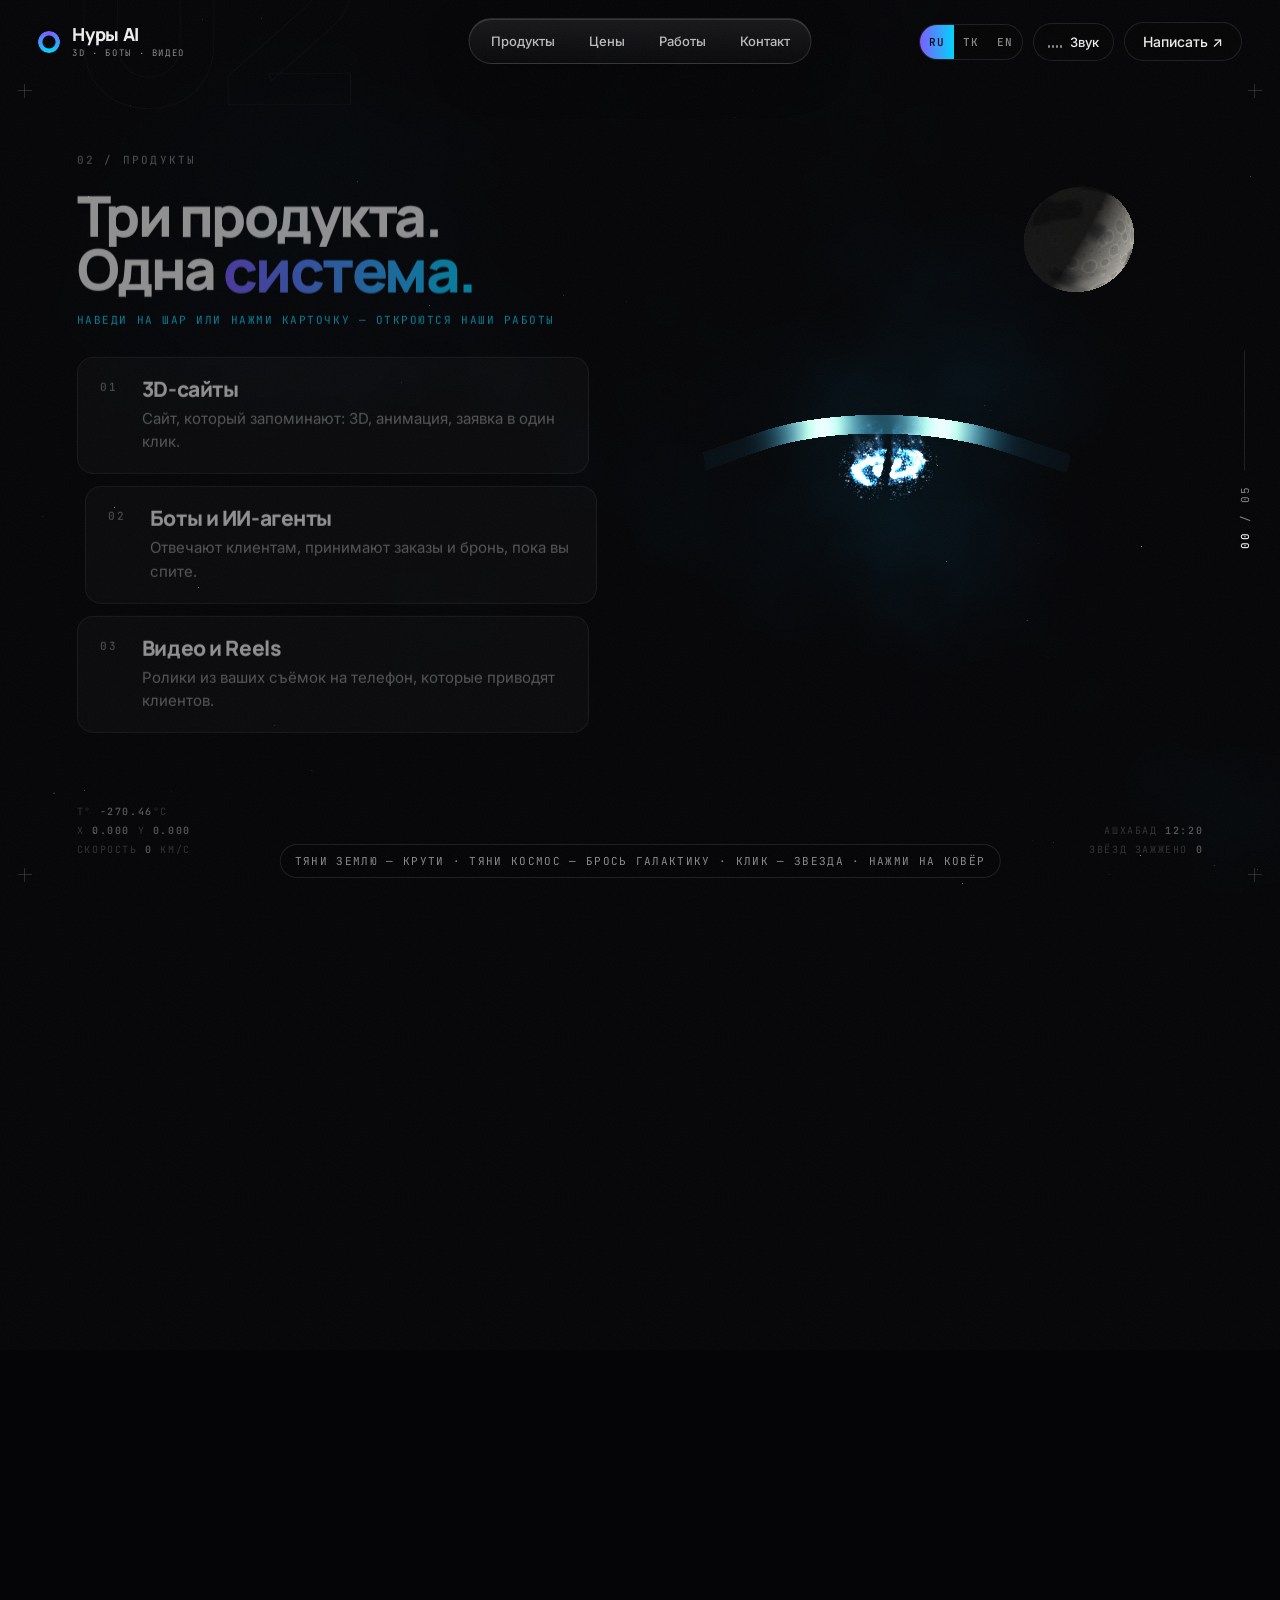
==== кейсы/нуры-ai/index.html @ 7930842f "Портфолио Нуры + сайт «Нуры AI»" ====
<!doctype html>
<html lang="ru" class="boot">
<head>
  <meta charset="utf-8" />
  <meta name="viewport" content="width=device-width, initial-scale=1" />
  <title>Нуры AI — 3D-сайты, боты, ИИ-агенты и видео для бизнеса</title>
  <meta name="description" content="Нуры AI: 3D-сайты, Telegram-боты, ИИ-агенты и видео для бизнеса под ключ. Бизнес онлайн, который работает за тебя." />
  <meta name="theme-color" content="#050507" />
  <meta property="og:title" content="Нуры AI — бизнес онлайн, который работает за тебя" />
  <meta property="og:description" content="3D-сайты, Telegram-боты, ИИ-агенты и видео для бизнеса — под ключ." />
  <meta property="og:type" content="website" />
  <meta property="og:image" content="og.jpg" />
  <meta property="og:image:width" content="1200" />
  <meta property="og:image:height" content="630" />
  <meta property="og:locale" content="ru_RU" />
  <meta name="twitter:card" content="summary_large_image" />
  <meta name="twitter:image" content="og.jpg" />
  <link rel="icon" href="data:image/svg+xml,%3Csvg xmlns='http://www.w3.org/2000/svg' viewBox='0 0 64 64'%3E%3Cdefs%3E%3ClinearGradient id='g' x1='0' x2='1'%3E%3Cstop offset='0' stop-color='%237C5CFF'/%3E%3Cstop offset='1' stop-color='%2300D4FF'/%3E%3C/linearGradient%3E%3C/defs%3E%3Crect width='64' height='64' rx='14' fill='%23050507'/%3E%3Ccircle cx='32' cy='32' r='14' fill='none' stroke='url(%23g)' stroke-width='5'/%3E%3C/svg%3E" />
  <link rel="preconnect" href="https://fonts.googleapis.com" />
  <link rel="preconnect" href="https://fonts.gstatic.com" crossorigin />
  <link href="https://fonts.googleapis.com/css2?family=Space+Grotesk:wght@700&family=Manrope:wght@600;800&family=Inter:wght@400;500&family=JetBrains+Mono:wght@400;500&display=swap" rel="stylesheet" media="print" onload="this.media='all'" />
  <script type="module" crossorigin src="./assets/index-DvN67uTt.js"></script>
  <link rel="stylesheet" crossorigin href="./assets/index-Dq2RyDUj.css">
</head>
<body>
  <canvas id="gl" aria-hidden="true"></canvas>
  <div class="grain" aria-hidden="true"></div>

  <div id="preloader" aria-hidden="true">
    <span class="pl-label">НУРЫ AI</span>
    <span class="pl-num"><b id="pl-count">0</b>%</span>
    <span class="pl-carpet"><i id="pl-bar"></i><b class="pl-roll"></b></span>
  </div>

  <header class="top">
    <a class="logo" href="#" aria-label="Нуры AI — наверх"><i></i><span>Нуры&nbsp;AI<small>3D · боты · видео</small></span></a>
    <nav class="menu" aria-label="Меню"><span class="m-pill" aria-hidden="true"></span>
      <button type="button" data-go="products">Продукты</button><button type="button" data-go="prices">Цены</button><button type="button" data-go="works">Работы</button><button type="button" data-go="contact">Контакт</button>
    </nav>
    <div class="top-r">
      <button class="snd" type="button" aria-pressed="false" aria-label="Включить космический звук"><span class="bars"><i></i><i></i><i></i><i></i></span><span class="snd-t">Звук</span></button>
      <a class="btn-sm" data-magnetic href="https://t.me/reix1" target="_blank" rel="noopener">Написать ↗</a>
    </div>
  </header>

  <div class="node-tip" aria-hidden="true"><b></b><span>нажми — покажу примеры</span></div>
  <div class="hint" aria-hidden="true"><span class="h-pc">Тяни Землю — крути · Тяни космос — брось галактику · Клик — звезда · Нажми на ковёр</span><span class="h-mob">Коснись — зажги звезду · Нажми на ковёр · Наклони телефон</span></div>

  <!-- HUD «кабина корабля» -->
  <div class="hud" aria-hidden="true">
    <i class="cr tl"></i><i class="cr tr"></i><i class="cr bl"></i><i class="cr br"></i>
    <div class="hud-l"><span>T° <b id="hud-t">−270.45</b>°C</span><span>X <b id="hud-x">0.000</b> Y <b id="hud-y">0.000</b></span><span>СКОРОСТЬ <b id="hud-v">0</b> КМ/С</span></div>
    <div class="hud-r"><span>АШХАБАД <b id="hud-time">00:00</b></span><span>ЗВЁЗД ЗАЖЖЕНО <b id="hud-stars">0</b></span></div>
  </div>
  <button class="city" type="button" aria-label="Ашхабад"><i></i><span>Ашхабад</span><small>отсюда я работаю</small></button>
  <!-- мозг: подписи половинок и мостик -->
  <div class="hemi hemi-l" aria-hidden="true"><b>Сайт + видео</b><span>привлекают клиентов</span></div>
  <div class="hemi hemi-r" aria-hidden="true"><b>Бот + ИИ-агент</b><span>отвечают и продают</span></div>
  <button class="bridge-tip" type="button" aria-label="Соединить половинки мозга"><i></i><span>Соедини</span></button>
  <div class="merged" aria-hidden="true"><b>Одна система</b><span>заявки 24/7 · без выходных</span></div>
  <div class="guide" aria-hidden="true"></div>
  <div class="thanks" aria-live="polite"></div>
  <div class="hello" aria-hidden="true">Ассалам алейкум! 👋<small>Я Нуры. Полетели?</small></div>
  <div class="snd-toast" role="dialog" aria-label="Звук космоса"><span>Включить звук космоса?</span><button type="button" data-yes>Да ▶</button><button type="button" data-no>Нет</button></div>

  <nav class="progress" aria-hidden="true">
    <span class="pr-line"><i id="pr-fill"></i></span>
    <span class="pr-num"><b id="pr-cur">00</b> / 05</span>
  </nav>

  <main id="scroll">
    <div class="overlay">

      <section class="scene-text s0" data-scene="0">
        <span class="label">00 / HERO</span>
        <h1 class="split">Бизнес онлайн, который работает за <em class="grad">тебя</em></h1>
        <p class="lead fade">3D-сайты, Telegram-боты, ИИ-агенты и видео для бизнеса — под ключ. Клиенты находят вас сами, а заявки приходят, пока вы заняты делом.</p>
      </section>

      <section class="scene-text s1" data-scene="1">
        <span class="label">01 / ЯДРО</span>
        <h2 class="split">Не просто сайт. Цифровой мозг вашего <em class="grad">бизнеса.</em></h2>
        <p class="lead fade">Сайт привлекает, бот отвечает, ИИ-агент продаёт, видео приводит людей. Всё связано в одну систему и работает без выходных.</p>
      </section>

      <section class="scene-text s2" data-scene="2">
        <span class="label">02 / ПРОДУКТЫ</span>
        <h2 class="split h-sm">Три продукта. Одна <em class="grad">система.</em></h2>
        <p class="tap-hint fade"><span class="h-pc">Наведи на шар или нажми карточку — откроются наши работы</span><span class="h-mob">Нажми карточку — откроются наши работы</span></p>
        <div class="cards">
          <article class="card fade" data-node="0">
            <span class="c-num">01</span>
            <h3>3D-сайты</h3>
            <p>Сайт, который запоминают: 3D, анимация, заявка в один клик.</p>
          </article>
          <article class="card fade" data-node="1">
            <span class="c-num">02</span>
            <h3>Боты и ИИ-агенты</h3>
            <p>Отвечают клиентам, принимают заказы и бронь, пока вы спите.</p>
          </article>
          <article class="card fade" data-node="2">
            <span class="c-num">03</span>
            <h3>Видео и Reels</h3>
            <p>Ролики из ваших съёмок на телефон, которые приводят клиентов.</p>
          </article>
        </div>

        <div class="ex" data-lenis-prevent>
          <button class="ex-back" type="button">← Все продукты</button>

          <div class="ex-pane" data-pane="0">
            <h3>3D-сайты · наши работы</h3>
            <div class="ex-sites">
              <div class="ex-site"><img src="media/toy-pc.webp" alt="Сайт «Ak Çadyr» — шатры для тоя" loading="lazy" width="1440" height="900"><b>«Ak Çadyr» — шатры для тоя</b><small>3D-двор Ашхабада, осмотр изнутри, цена по гостям</small><a class="ex-go" data-case="../той/" target="_blank" rel="noopener">Открыть ↗</a></div>
              <div class="ex-site"><img src="media/dem-pc.webp" alt="Сайт кофейни «Dem»" loading="lazy" width="1440" height="900"><b>Кофейня «Dem»</b><small>латте-арт с именем, карта зала, бронь</small><a class="ex-go" data-case="../кофейня-dem/" target="_blank" rel="noopener">Открыть ↗</a></div>
              <div class="ex-site"><img src="media/bahar-pc.webp" alt="Сайт журналиста Бахар" loading="lazy" width="1440" height="900"><b>Сайт журналиста Бахар</b><small>3D-звезда, хроника, 3 языка</small><a class="ex-go" data-case="../../#works" target="_blank" rel="noopener">Открыть ↗</a></div>
            </div>
            <p class="ex-note">И этот сайт тоже — 20 000 частиц, которые можно потрогать.</p>
          </div>

          <div class="ex-pane" data-pane="1">
            <h3>Наш демо-бот · нажимайте кнопки</h3>
            <div class="chat">
              <div class="chat-h"><i></i><div><b>Nury Demo Bot</b><small>бот · онлайн</small></div></div>
              <div class="chat-b"></div>
            </div>
            <p class="ex-note">Настоящий бот: кафе, салон, курсы · русский и туркменский · каждая заявка сразу владельцу · 47 автотестов.</p>
          </div>

          <div class="ex-pane" data-pane="2">
            <h3>Видео и Reels · наши ролики</h3>
            <div class="ex-vids">
              <figure class="v916"><video muted loop playsinline preload="none" poster="media/poster-reel-rain.jpg" src="media/reel-rain.mp4"></video><figcaption>Ашхабад после дождя<small>атмосфера для кафе и города</small></figcaption></figure>
              <figure class="v916"><video muted loop playsinline preload="none" poster="media/poster-reel-perfume.jpg" src="media/reel-perfume.mp4"></video><figcaption>Реклама товара<small>товар крупно, цена — в директ</small></figcaption></figure>
              <figure class="v169"><video muted loop playsinline preload="none" poster="media/poster-ahalteke-ru.jpg" src="media/t-ahalteke.mp4"></video><figcaption>Ахалтекинцы — 2D-мультик</figcaption></figure>
              <figure class="v169"><video muted loop playsinline preload="none" poster="media/poster-korea.jpg" src="media/t-korea.mp4"></video><figcaption>История Кореи — видео-доклад</figcaption></figure>
            </div>
            <p class="ex-note">Нажмите на ролик — включится звук.</p>
          </div>
        </div>
      </section>

      <section class="scene-text s3" data-scene="3">
        <span class="label">03 / ЦИФРЫ</span>
        <div class="nums">
          <div class="num fade"><b><span data-count="4">4</span></b><small>услуги под ключ</small></div>
          <div class="num fade"><b><span data-count="24">24</span>/7</b><small>бот на связи с клиентами</small></div>
          <div class="num fade"><b><i>от</i> <span data-count="48">48</span> ч</b><small>до запуска первого продукта</small></div>
        </div>
        <div class="feed fade" aria-label="Пример потока заявок"><span class="f-h"><i></i><b>Живой поток заявок</b><em>пример</em></span><ul></ul></div>
        <div class="chart fade" aria-hidden="true"><span class="f-h"><b>Заявки за месяц</b><em>пример</em></span>
          <svg viewBox="0 0 300 110" preserveAspectRatio="none"><defs><linearGradient id="cg" x1="0" x2="0" y1="0" y2="1"><stop offset="0" stop-color="#00D4FF" stop-opacity=".45"/><stop offset="1" stop-color="#7C5CFF" stop-opacity="0"/></linearGradient></defs>
          <path class="c-area" fill="url(#cg)"/><path class="c-line" fill="none" stroke="#00D4FF" stroke-width="2"/></svg>
          <span class="c-total"><b>+0</b> <small>заявок</small></span></div>
      </section>

      <section class="scene-text s4" data-scene="4">
        <span class="label">04 / ПОД КАПОТОМ</span>
        <h2 class="split h-sm">Пара строк кода — и ваш бизнес в <em class="grad">сети.</em></h2>
        <div class="s4-row">        <div class="term fade" role="img" aria-label="Терминал: запуск бизнеса онлайн">
            <div class="term-bar"><i></i><i></i><i></i><span>nury-ai — zsh</span></div>
            <pre id="term-code"></pre>
          </div>
          <div class="phone fade" aria-label="Телефон: так выглядит результат">
            <div class="ph-notch"></div>
            <div class="ph-screen" data-step="0">
              <div class="ph-load">nury-ai…</div>
              <div class="ph-app">
                <div class="ph-top"><b>Dem</b><span>☕ кофейня</span></div>
                <div class="ph-hero"><b>Кофе, который ждёт тебя</b><small>Ашхабад · 08:00–23:00</small></div>
                <div class="ph-btns"><span>Меню</span><span>Бронь</span></div>
                <div class="ph-chat"><p class="b">Здравствуйте! Чем помочь? ☕</p><p class="u">Столик на 4, 19:00</p><p class="b ai">ИИ: Забронировал ✅ Ждём вас!</p></div>
              </div>
              <div class="ph-toast">🔔 <b>Новая заявка</b><small>столик на 4 · 19:00</small></div>
            </div>
          </div>
        </div>
      </section>

      <section class="scene-text s5" data-scene="5">
        <span class="label">05 / START</span>
        <h2 class="split">Запусти свой бизнес онлайн под <em class="grad">ключ</em></h2>
        <p class="constel fade" hidden></p>
        <a class="btn fade" data-magnetic href="https://t.me/reix1" target="_blank" rel="noopener"><span>Написать в Telegram</span> ↗</a>
      </section>

    </div>
  </main>

  <div class="cursor" aria-hidden="true"><i class="c-dot"></i><i class="c-ring"></i></div>

  <noscript><p style="padding:2rem;color:#ededed">Включите JavaScript, чтобы увидеть сайт. Связаться: <a href="https://t.me/reix1">t.me/reix1</a></p></noscript>
</body>
</html>
---- кейсы/нуры-ai/assets/index-Dq2RyDUj.css ----
:root{--bg:#050507;--text:#ededed;--muted:#8a8a8a;--a1:#7c5cff;--a2:#00d4ff;--grad:linear-gradient(90deg,var(--a1),var(--a2));--glass:#ffffff0b;--line:#ffffff1a;--h:"Manrope",system-ui,sans-serif;--latin:"Space Grotesk","Manrope",sans-serif;--t:"Inter",system-ui,sans-serif;--m:"JetBrains Mono",ui-monospace,monospace;--ease:cubic-bezier(.16,1,.3,1)}*{box-sizing:border-box;margin:0;padding:0}html{background:var(--bg);color:var(--text);-webkit-text-size-adjust:100%}html.lenis,html.lenis body{height:auto}.lenis.lenis-smooth{scroll-behavior:auto!important}body{font:400 17px/1.55 var(--t);background:var(--bg);overflow-x:hidden}a{color:inherit}#gl{z-index:0;width:100vw;height:100vh;display:block;position:fixed;inset:0}.grain{z-index:30;pointer-events:none;opacity:.04;background-image:url("data:image/svg+xml,%3Csvg xmlns='http://www.w3.org/2000/svg' width='160' height='160'%3E%3Cfilter id='n'%3E%3CfeTurbulence type='fractalNoise' baseFrequency='.9' numOctaves='2' stitchTiles='stitch'/%3E%3C/filter%3E%3Crect width='160' height='160' filter='url(%23n)'/%3E%3C/svg%3E");animation:1s steps(6,end) infinite grain;position:fixed;inset:-50%}@keyframes grain{0%{transform:translate(0)}20%{transform:translate(-3%,2%)}40%{transform:translate(2%,-3%)}60%{transform:translate(-2%,-1%)}80%{transform:translate(3%,3%)}to{transform:translate(0)}}.top{z-index:20;justify-content:space-between;align-items:center;padding:22px clamp(16px,3vw,44px);display:flex;position:fixed;top:0;left:0;right:0}.logo{font:800 18px var(--h);letter-spacing:-.02em;align-items:center;gap:10px;text-decoration:none;display:flex}.logo i{background:linear-gradient(var(--bg),var(--bg)) padding-box,var(--grad) border-box;border:3px solid #0000;border-radius:50%;width:18px;height:18px}.btn-sm{font:500 14px var(--t);border:1px solid var(--line);-webkit-backdrop-filter:blur(10px);background:#05050766;border-radius:99px;align-items:center;gap:6px;padding:10px 18px;text-decoration:none;transition:border-color .3s,background .3s;display:inline-flex}.btn-sm:hover{background:#ffffff0f;border-color:#ffffff59}.progress{z-index:20;font:400 11px var(--m);letter-spacing:.2em;color:var(--muted);flex-direction:column;align-items:center;gap:14px;display:flex;position:fixed;top:50%;right:clamp(14px,2.2vw,32px);transform:translateY(-50%)}.pr-line{background:var(--line);width:1px;height:120px;position:relative;overflow:hidden}.pr-line i{background:var(--grad);transform-origin:top;width:1px;height:100%;position:absolute;top:0;left:0;transform:scaleY(0)}.pr-num{writing-mode:vertical-rl;transform:rotate(180deg)}.pr-num b{color:var(--text);font-weight:500}#scroll{z-index:10;height:1000vh;position:relative}.overlay{pointer-events:none;position:fixed;inset:0}.scene-text{visibility:hidden;opacity:0;position:absolute}.scene-text.is-on{visibility:visible;opacity:1;pointer-events:auto}.label{font:400 11px var(--m);letter-spacing:.2em;color:var(--muted);text-transform:uppercase;margin-bottom:22px;display:block}h1,h2{font:800 clamp(48px,7.5vw,128px)/.95 var(--h);letter-spacing:-.045em;text-wrap:balance}h2.h-sm{font-size:clamp(36px,4.4vw,76px)}.grad{background:var(--grad);color:#0000;-webkit-background-clip:text;background-clip:text;font-style:normal}.split .w{vertical-align:top;margin-bottom:-.08em;padding-bottom:.08em;display:inline-block;overflow:hidden}.split .wi{will-change:transform;display:inline-block}.lead{max-width:34em;color:var(--muted);margin-top:26px;font-size:clamp(16px,1.15vw,19px)}.s0,.s1,.s2{flex-direction:column;justify-content:center;width:min(48vw,820px);display:flex;top:0;bottom:0;left:clamp(16px,6vw,96px)}.s2{width:min(40vw,600px)}.cards{flex-direction:column;gap:12px;margin-top:30px;display:flex}.card{background:var(--glass);border:1px solid var(--line);-webkit-backdrop-filter:blur(14px);transition:border-color .4s,background .4s,transform .5s var(--ease);cursor:default;border-radius:16px;padding:20px 22px 20px 64px;position:relative}.card .c-num{font:400 11px var(--m);letter-spacing:.2em;color:var(--muted);position:absolute;top:22px;left:22px}.card h3{font:800 21px/1.1 var(--h);letter-spacing:-.02em;margin-bottom:6px}.card p{color:var(--muted);font-size:15px}.card.is-active{background:#7c5cff17;border-color:#7c5cff99;transform:translate(8px)}.card.is-active .c-num{background:var(--grad);color:#0000;-webkit-background-clip:text;background-clip:text}.s3{inset:0}.s3 .label{position:absolute;top:18vh;left:clamp(16px,6vw,96px)}.nums{text-align:center;grid-template-columns:repeat(3,1fr);padding:0 clamp(16px,6vw,96px);display:grid;position:absolute;top:50%;left:0;right:0;transform:translateY(-50%)}.num b{font:800 clamp(56px,8vw,140px)/1 var(--h);letter-spacing:-.04em;display:block}.num b i{letter-spacing:-.01em;color:var(--muted);vertical-align:.9em;font-size:.4em;font-style:normal}.num small{font:400 11px var(--m);letter-spacing:.2em;color:var(--muted);text-transform:uppercase;margin-top:14px;display:block}.s4{text-align:center;flex-direction:column;align-items:center;padding:0 16px;display:flex;top:14vh;left:0;right:0}.term{text-align:left;border:1px solid var(--line);-webkit-backdrop-filter:blur(18px);background:#0e0e148c;border-radius:16px;width:min(60vw,900px);margin-top:36px;overflow:hidden;box-shadow:0 40px 120px #00000080}.term-bar{border-bottom:1px solid var(--line);font:400 11px var(--m);color:var(--muted);letter-spacing:.1em;align-items:center;gap:7px;padding:12px 16px;display:flex}.term-bar i{background:#2a2a33;border-radius:50%;width:10px;height:10px}.term-bar span{margin-left:10px}#term-code{min-height:15.5em;font:400 clamp(12px,1vw,15px)/1.75 var(--m);color:#cfd3dc;white-space:pre-wrap;word-break:break-word;padding:20px 22px 24px}.tk-k{color:#b69bff}.tk-s{color:#5fe3ff}.tk-f{color:#ffd479}.tk-c{color:#5d6170}.tk-p{color:#00d4ff}.tk-ok{color:#4ef0a8;font-weight:500}.caret{vertical-align:-.2em;background:var(--a2);width:.6em;height:1.15em;animation:1s step-end infinite blink;display:inline-block}@keyframes blink{50%{opacity:0}}.s5{text-align:center;flex-direction:column;align-items:center;padding:0 16px;display:flex;top:54vh;left:0;right:0}.s5 .label{display:none}.s5 h2{max-width:20em;font-size:clamp(34px,4.2vw,72px)}.btn{font:500 16px var(--t);color:#050507;background:var(--grad);border-radius:99px;align-items:center;gap:10px;margin-top:34px;padding:18px 30px;text-decoration:none;transition:box-shadow .3s;display:inline-flex;box-shadow:0 10px 50px #7c5cff59}.btn:hover{box-shadow:0 14px 70px #00d4ff73}.cursor{z-index:50;pointer-events:none;position:fixed;top:0;left:0}.c-dot,.c-ring{will-change:transform;border-radius:50%;position:fixed;top:0;left:0}.c-dot{background:#fff;width:6px;height:6px;margin:-3px 0 0 -3px}.c-ring{width:36px;height:36px;transition:width .3s var(--ease),height .3s var(--ease),margin .3s var(--ease),border-color .3s;border:1px solid #ffffff73;margin:-18px 0 0 -18px}.cursor.is-hover .c-ring{border-color:var(--a2);width:64px;height:64px;margin:-32px 0 0 -32px}@media (hover:none),(pointer:coarse){.cursor{display:none}}@media (hover:hover) and (pointer:fine){html.has-cursor,html.has-cursor a{cursor:none}}#preloader{z-index:60;background:var(--bg);flex-direction:column;justify-content:center;align-items:center;gap:18px;display:flex;position:fixed;inset:0}.pl-label{font:400 11px var(--m);letter-spacing:.3em;color:var(--muted)}.pl-num{font:800 clamp(64px,10vw,140px)/1 var(--h);letter-spacing:-.04em}.pl-bar{background:var(--line);width:min(240px,60vw);height:1px;overflow:hidden}.pl-bar i{background:var(--grad);transform-origin:0;height:100%;display:block;transform:scaleX(0)}@media (width<=820px),(aspect-ratio<=4/5){body{font-size:16px}.progress{display:none}.top{padding:16px}.s0,.s1,.s2{justify-content:flex-end;width:auto;inset:44vh 16px max(5vh,20px)}.lead{margin-top:16px}.label{margin-bottom:14px}h2.h-sm{font-size:clamp(30px,8.5vw,44px)}.cards{gap:8px;margin-top:18px}.card{border-radius:12px;padding:12px 14px 12px 50px}.card .c-num{top:15px;left:14px}.card h3{margin-bottom:2px;font-size:17px}.card p{font-size:13px;line-height:1.4}.card.is-active{transform:translate(4px)}.s3 .label{top:12vh;left:16px}.nums{grid-template-columns:1fr;row-gap:5vh;top:54%}.num b{font-size:clamp(48px,14vw,72px)}.num small{margin-top:6px}.s4{top:11vh}.term{width:calc(100vw - 32px);margin-top:22px}#term-code{min-height:17em;padding:14px;font-size:11px}.s5{top:42vh}.s5 h2{font-size:clamp(32px,9vw,46px)}}.top-r{align-items:center;gap:10px;display:flex}.snd{font:500 13px var(--t);color:var(--text);border:1px solid var(--line);-webkit-backdrop-filter:blur(10px);cursor:pointer;background:#05050766;border-radius:99px;align-items:center;gap:8px;padding:10px 14px;transition:border-color .3s;display:inline-flex}.snd:hover{border-color:#ffffff59}.bars{align-items:flex-end;gap:2px;height:12px;display:flex}.bars i{background:var(--muted);border-radius:1px;width:2px;height:3px;transition:background .3s}.snd[aria-pressed=true]{border-color:#00d4ff80}.snd[aria-pressed=true] .bars i{background:var(--a2);animation:1s ease-in-out infinite eq}.snd[aria-pressed=true] .bars i:nth-child(2){animation-delay:-.4s}.snd[aria-pressed=true] .bars i:nth-child(3){animation-delay:-.7s}.snd[aria-pressed=true] .bars i:nth-child(4){animation-delay:-.2s}@keyframes eq{0%,to{height:3px}50%{height:12px}}.node-tip{z-index:15;pointer-events:none;opacity:0;-webkit-backdrop-filter:blur(10px);white-space:nowrap;text-align:center;background:#0a0a12b8;border:1px solid #7c5cff80;border-radius:12px;padding:10px 14px;transition:opacity .25s;position:fixed;top:0;left:0;transform:translate(-50%,-100%)}.node-tip b{font:800 15px var(--h);display:block}.node-tip span{font:400 10px var(--m);letter-spacing:.15em;color:var(--a2);text-transform:uppercase}.node-tip.on{opacity:1}.hint{z-index:12;pointer-events:none;font:400 11px var(--m);letter-spacing:.12em;color:var(--muted);text-transform:uppercase;border:1px solid var(--line);-webkit-backdrop-filter:blur(8px);white-space:nowrap;opacity:0;background:#05050780;border-radius:99px;padding:9px 14px;transition:opacity .6s;position:fixed;bottom:22px;left:50%;transform:translate(-50%)}.hint.on{opacity:1}.hint .h-mob,.tap-hint .h-mob{display:none}@media (hover:none),(pointer:coarse){.hint .h-pc,.tap-hint .h-pc{display:none}.hint .h-mob,.tap-hint .h-mob{display:inline}}.overlay,.top,.progress{-webkit-user-select:none;user-select:none}body.dragging{cursor:grabbing}.tap-hint{font:400 11px var(--m);letter-spacing:.14em;color:var(--a2);text-transform:uppercase;margin-top:14px}.card{cursor:pointer}.card:after{content:"Примеры →";font:400 10px var(--m);letter-spacing:.15em;color:var(--muted);opacity:0;transition:opacity .3s;position:absolute;top:20px;right:18px}.card:hover:after,.card.is-active:after{opacity:1}.ex{margin-top:22px;display:none}.s2.ex-open .cards,.s2.ex-open .tap-hint{display:none}.s2.ex-open .ex{animation:exIn .6s var(--ease);display:block}@keyframes exIn{0%{opacity:0;transform:translateY(16px)}to{opacity:1;transform:none}}.ex-back{font:400 11px var(--m);letter-spacing:.15em;text-transform:uppercase;color:var(--muted);cursor:pointer;background:0 0;border:0;margin-bottom:12px;padding:6px 0}.ex-back:hover{color:var(--text)}.ex-pane{display:none}.ex-pane.on{display:block}.ex-pane h3{font:800 20px var(--h);letter-spacing:-.02em;margin-bottom:14px}.ex-note{color:var(--muted);margin-top:12px;font-size:13px}.ex-sites{grid-template-columns:repeat(3,1fr);gap:10px;display:grid}.ex-site{background:var(--glass);border:1px solid var(--line);transition:border-color .3s,transform .4s var(--ease);border-radius:12px;flex-direction:column;gap:6px;padding:8px;text-decoration:none;display:flex}.ex-site:hover{border-color:#00d4ff80;transform:translateY(-3px)}.ex-site img{aspect-ratio:16/10;object-fit:cover;object-position:top;border-radius:8px;width:100%;height:auto;display:block}.ex-site b{font:800 13px/1.2 var(--h)}.ex-site small{color:var(--muted);font-size:11px;line-height:1.35}.chat{border:1px solid var(--line);width:100%;max-width:400px;font:400 13px/1.45 var(--t);background:#0e1621;border-radius:16px;overflow:hidden}.chat-h{background:#17212b;align-items:center;gap:10px;padding:10px 14px;display:flex}.chat-h i{background:var(--grad);border-radius:50%;width:30px;height:30px}.chat-h b{font-size:13px;display:block}.chat-h small{color:#6d8ba8;font-size:11px}.chat-b{scrollbar-width:thin;flex-direction:column;gap:6px;height:min(42vh,340px);padding:12px;display:flex;overflow-y:auto}.chat .m{color:#e9eef3;max-width:86%;animation:exIn .35s var(--ease);border-radius:12px;padding:7px 11px}.chat .m.bot{background:#182533;border-bottom-left-radius:4px;align-self:flex-start}.chat .m.me{background:#2b5278;border-bottom-right-radius:4px;align-self:flex-end}.chat .m.owner{border-left:3px solid var(--a2);background:#13202d}.chat .kb{animation:exIn .35s var(--ease);flex-wrap:wrap;gap:5px;display:flex}.chat .kb button{font:500 12px var(--t);color:#e9eef3;cursor:pointer;background:#1e2c3a;border:1px solid #0000;border-radius:8px;flex:45%;padding:8px 6px;transition:background .2s,border-color .2s}.chat .kb button:hover:not(:disabled){background:#27394b;border-color:#00d4ff66}.chat .kb button:disabled{opacity:.45;cursor:default}.chat .kb button.picked{opacity:1;border-color:var(--a2)}.dots{gap:3px;display:inline-flex}.dots i{background:#6d8ba8;border-radius:50%;width:5px;height:5px;animation:1s infinite dot}.dots i:nth-child(2){animation-delay:.15s}.dots i:nth-child(3){animation-delay:.3s}@keyframes dot{0%,to{opacity:.3}50%{opacity:1}}.ex-vids{grid-template-columns:1fr 1fr 1.7fr;grid-auto-flow:column;gap:10px;display:grid}.ex-vids .v916{grid-row:span 2}.ex-go{font:400 10px var(--m);letter-spacing:.15em;text-transform:uppercase;color:var(--a2);margin-top:auto;text-decoration:none}.ex-go:hover{color:var(--text)}.ex-vids figure{border:1px solid var(--line);background:#000;border-radius:12px;position:relative;overflow:hidden}.ex-vids .v916 video{aspect-ratio:9/16;height:100%}.ex-vids .v169 video{aspect-ratio:16/9}.ex-vids video{object-fit:cover;cursor:pointer;width:100%;display:block}.ex-vids figcaption{font:800 12px var(--h);pointer-events:none;background:linear-gradient(#0000,#000c);padding:22px 10px 8px;position:absolute;bottom:0;left:0;right:0}.ex-vids figcaption small{font:400 10px var(--t);color:#bbb;display:block}.ex-vids figure:after{content:"🔇";pointer-events:none;font-size:12px;position:absolute;top:8px;right:8px}.ex-vids figure.loud:after{content:"🔊"}@media (width<=820px),(aspect-ratio<=4/5){.snd .snd-t{display:none}.snd{padding:10px 12px}.hint{letter-spacing:.08em;font-size:9px;top:76px;bottom:auto}.ex-sites{grid-template-columns:1fr 1fr 1fr;gap:6px}.ex-site small{display:none}.chat-b{height:34vh}.ex-vids{grid-template-columns:1fr 1fr 1.7fr;gap:6px}.ex-vids figcaption{padding:16px 6px 5px;font-size:10px}.ex-vids figcaption small,.s2.ex-open .label,.s2.ex-open h2{display:none}.s2.ex-open{top:40vh}}.hud{z-index:9;pointer-events:none;font:400 10px var(--m);letter-spacing:.16em;color:#ededed6b;text-transform:uppercase;position:fixed;inset:0}.hud b{color:#edededcc;font-weight:500}.hud .cr{width:14px;height:14px;position:absolute}.hud .cr:before,.hud .cr:after{content:"";background:#ededed59;position:absolute}.hud .cr:before{width:1px;height:14px;top:0;left:6px}.hud .cr:after{width:14px;height:1px;top:6px;left:0}.hud .tl{top:84px;left:18px}.hud .tr{top:84px;right:18px}.hud .bl{bottom:18px;left:18px}.hud .br{bottom:18px;right:18px}.hud-l,.hud-r{flex-direction:column;gap:6px;display:flex;position:absolute;bottom:44px}.hud-l{left:clamp(16px,6vw,96px)}.hud-r{text-align:right;right:clamp(48px,6vw,96px)}.city{z-index:11;color:var(--text);cursor:pointer;opacity:0;background:0 0;border:0;flex-direction:column;align-items:flex-start;gap:2px;padding:0;transition:opacity .5s;display:flex;position:fixed;top:0;left:0;transform:translate(-7px,-7px)}.city.on{opacity:1}.city i{border:1px solid #ffc878;border-radius:50%;width:14px;height:14px;animation:2s ease-in-out infinite cityPulse;box-shadow:0 0 14px #ffb45a}.city span{font:500 11px var(--m);letter-spacing:.18em;text-transform:uppercase;color:#ffd8a0;margin:-16px 0 0 22px}.city small{font:400 9px var(--m);letter-spacing:.14em;color:var(--muted);text-transform:uppercase;max-height:0;margin-left:22px;transition:max-height .3s;overflow:hidden}.city:hover small,.city:focus-visible small{max-height:20px}@keyframes cityPulse{50%{opacity:.5;transform:scale(1.5)}}.snd-toast{z-index:40;-webkit-backdrop-filter:blur(12px);font:500 13px var(--t);opacity:0;pointer-events:none;transition:opacity .4s,transform .5s var(--ease);background:#0c0c14cc;border:1px solid #00d4ff59;border-radius:99px;align-items:center;gap:10px;padding:10px 12px 10px 18px;display:flex;position:fixed;bottom:74px;left:50%;transform:translate(-50%,20px)}.snd-toast.on{opacity:1;pointer-events:auto;transform:translate(-50%)}.snd-toast button{font:500 12px var(--t);border:1px solid var(--line);color:var(--text);cursor:pointer;background:0 0;border-radius:99px;padding:7px 12px}.snd-toast [data-yes]{background:var(--grad);color:#050507;border:0}.constel{font:400 12px var(--m);letter-spacing:.12em;color:var(--a2);text-transform:uppercase;margin-top:18px}.s0 h1 .ch{will-change:transform;transition:text-shadow .3s;display:inline-block}@media (width<=820px),(aspect-ratio<=4/5){.hud-l,.hud-r{display:none}.hud .tl,.hud .tr{top:70px}.snd-toast{white-space:nowrap;gap:6px;padding:8px 8px 8px 14px;font-size:12px;top:76px;bottom:auto}}.hello{z-index:16;pointer-events:none;opacity:0;transition:opacity .3s,transform .45s var(--ease);color:#111;font:700 14px var(--h);white-space:nowrap;background:#fff;border-radius:14px 14px 14px 4px;padding:10px 14px;position:fixed;top:0;left:0;transform:translate(-50%,calc(-100% - 46px))scale(.8);box-shadow:0 10px 40px #00d4ff59}.hello small{font:500 11px var(--t);color:#555;margin-top:2px;display:block}.hello.on{opacity:1;transform:translate(-50%,calc(-100% - 46px))scale(1)}.city{transform:translate(-7px,-7px)}.city span{text-shadow:0 0 10px #000}.hemi,.merged{z-index:14;pointer-events:none;opacity:0;transition:opacity .5s,transform .6s var(--ease);text-align:center;white-space:nowrap;position:fixed;top:0;left:0;transform:translate(-50%,-100%)}.hemi b,.merged b{font:800 15px var(--h);letter-spacing:-.01em;display:block}.hemi span,.merged span{font:400 9px var(--m);letter-spacing:.16em;text-transform:uppercase;color:var(--a2);margin-top:3px;display:block}.hemi.on,.merged.on{opacity:1}.hemi:after{content:"";background:linear-gradient(var(--a2),transparent);width:1px;height:26px;margin:6px auto 0;display:block}.merged b{background:var(--grad);color:#0000;-webkit-background-clip:text;background-clip:text;font-size:22px}.bridge-tip{z-index:15;-webkit-backdrop-filter:blur(8px);color:var(--text);font:500 12px var(--t);cursor:pointer;opacity:0;pointer-events:none;background:#080c16bf;border:1px solid #00d4ff8c;border-radius:99px;align-items:center;gap:8px;padding:8px 14px 8px 10px;transition:opacity .4s;display:flex;position:fixed;top:0;left:0;transform:translate(-50%,-150%)}.bridge-tip.on{opacity:1;pointer-events:auto}.bridge-tip i{background:var(--a2);width:10px;height:10px;box-shadow:0 0 12px var(--a2);border-radius:50%;animation:1.4s ease-in-out infinite cityPulse}.bridge-tip:hover{border-color:#fff}@media (width<=820px),(aspect-ratio<=4/5){.hemi b{font-size:12px}.hemi span{font-size:8px}.merged b{font-size:17px}}.lang{border:1px solid var(--line);-webkit-backdrop-filter:blur(10px);background:#05050766;border-radius:99px;display:flex;overflow:hidden}.lang button{font:500 11px var(--m);letter-spacing:.08em;color:var(--muted);cursor:pointer;background:0 0;border:0;padding:10px 9px}.lang button.on{color:#050507;background:var(--grad)}.lang button:hover:not(.on){color:var(--text)}.btn-price{cursor:pointer;color:var(--text);font:500 14px var(--t)}.cta-row{flex-wrap:wrap;justify-content:center;gap:12px;margin-top:34px;display:flex}.cta-row .btn{margin-top:0}.btn.ghost{color:var(--text);border:1px solid var(--line);box-shadow:none;cursor:pointer;font:500 16px var(--t);background:#05050766}.btn.ghost:hover{box-shadow:none;border-color:#fff6}.guide,.thanks{z-index:16;pointer-events:none;opacity:0;transition:opacity .35s,transform .5s var(--ease);color:#111;font:700 14px var(--h);white-space:nowrap;background:#fffffff2;border-radius:14px 14px 14px 4px;padding:10px 14px;position:fixed;top:0;left:0;transform:translate(-50%,calc(-100% - 58px))scale(.85);box-shadow:0 10px 40px #00d4ff4d}.guide.on,.thanks.on{opacity:1;transform:translate(-50%,calc(-100% - 58px))scale(1)}.thanks{background:var(--grad);color:#050507;padding:12px 18px;font-size:18px}.thanks small{font:500 12px var(--t);margin-top:2px;display:block}.prices,.brief{z-index:45;-webkit-backdrop-filter:blur(8px);opacity:0;pointer-events:none;background:#030306b8;justify-content:center;align-items:center;padding:16px;transition:opacity .35s;display:flex;position:fixed;inset:0;overflow-y:auto}.prices.on,.brief.on{opacity:1;pointer-events:auto}.prices:not(.on),.brief:not(.on){visibility:hidden;transition:opacity .35s,visibility 0s .35s}.pr-box,.br-box{border:1px solid var(--line);width:min(1120px,100%);max-height:calc(100vh - 32px);transition:transform .5s var(--ease);background:#0c0c14db;border-radius:22px;padding:34px clamp(18px,3vw,40px) 28px;position:relative;overflow-y:auto;transform:translateY(20px)scale(.98);box-shadow:0 40px 120px #0009}.prices.on .pr-box,.brief.on .br-box{transform:none}.x{border:1px solid var(--line);width:36px;height:36px;color:var(--text);cursor:pointer;background:0 0;border-radius:50%;font-size:14px;position:absolute;top:14px;right:16px}.x:hover{border-color:#fff}.pr-h{font:800 clamp(30px,4vw,52px)/1 var(--h);letter-spacing:-.03em;margin:6px 0 10px}.pr-sub,.pr-foot{color:var(--muted);max-width:60em;font-size:14px}.pr-foot{margin-top:18px;font-size:12px}.pr-grid{perspective:1200px;grid-template-columns:repeat(4,1fr);gap:14px;margin-top:22px;display:grid}.pc{--rx:0deg;--ry:0deg;cursor:pointer;outline:none;height:330px}.pc-in{width:100%;height:100%;transform-style:preserve-3d;transition:transform .8s var(--ease);transform:rotateX(var(--rx)) rotateY(var(--ry));position:relative}@media (hover:hover) and (pointer:fine){.pc:hover .pc-in{transform:rotateX(var(--rx)) rotateY(calc(180deg + var(--ry)))}}.pc.flip .pc-in{transform:rotateX(var(--rx)) rotateY(calc(180deg + var(--ry)))}.pc-f,.pc-b{backface-visibility:hidden;border:1px solid var(--line);background:linear-gradient(160deg,#7c5cff29,#00d4ff0d 60%,#ffffff05);border-radius:18px;flex-direction:column;padding:22px 20px;display:flex;position:absolute;inset:0}.pc-b{background:linear-gradient(160deg,#00d4ff24,#7c5cff14);transform:rotateY(180deg)}.pc-ic{background:var(--grad);color:#0000;-webkit-background-clip:text;background-clip:text;font-size:28px}.pc-f h3{font:800 21px/1.1 var(--h);margin-top:14px}.pc-price{flex-wrap:wrap;align-items:baseline;gap:6px;margin-top:auto;display:flex}.pc-price small{font:400 12px var(--m);color:var(--muted)}.pc-price b{font:800 44px/1 var(--h);letter-spacing:-.03em}.pc-price span{font:500 12px var(--m);color:var(--a2)}.pc-f s{color:#6f6f78;margin-top:6px;font-size:13px}.pc-f em{font:400 10px var(--m);letter-spacing:.16em;color:var(--muted);text-transform:uppercase;margin-top:14px;font-style:normal}.pc[data-k=all] .pc-f{border-color:#00d4ff73}.pc-b ul{flex-direction:column;gap:8px;font-size:13px;list-style:none;display:flex}.pc-b li{border-bottom:1px dashed #ffffff1a;justify-content:space-between;gap:10px;padding-bottom:6px;display:flex}.pc-b li b{white-space:nowrap;color:var(--a2);font:500 12px var(--m)}.pc-b p{color:var(--muted);margin-top:auto;font-size:12px}.pc-want{background:var(--grad);color:#050507;font:600 13px var(--t);cursor:pointer;border:0;border-radius:99px;margin-top:10px;padding:11px}.br-box{width:min(560px,100%)}.br-steps{gap:6px;margin:0 48px 20px 0;display:flex}.pc-none{min-height:1em;text-decoration:none}.br-steps i{background:var(--line);border-radius:2px;flex:1;height:3px}.br-steps i.on{background:var(--grad)}.br-s{display:none}.br-s.on{animation:exIn .45s var(--ease);display:block}.br-s h3{font:800 26px/1.1 var(--h);margin:8px 0 18px}.chips{flex-wrap:wrap;gap:8px;display:flex}.chips button{font:500 14px var(--t);color:var(--text);border:1px solid var(--line);cursor:pointer;background:#ffffff0a;border-radius:99px;padding:11px 16px;transition:border-color .2s,background .2s,transform .2s}.chips button:hover{border-color:#00d4ff80;transform:translateY(-2px)}.chips button.on{border-color:var(--a1);background:#7c5cff40}.br-next,.br-copy{font:500 14px var(--t);color:var(--text);border:1px solid var(--line);cursor:pointer;background:0 0;border-radius:99px;margin-top:18px;padding:11px 18px}.br-name{width:100%;font:500 16px var(--t);color:var(--text);border:1px solid var(--line);background:#ffffff0a;border-radius:12px;outline:none;padding:13px 14px}.br-name:focus{border-color:var(--a2)}.br-msg{white-space:pre-wrap;font:400 13px/1.55 var(--m);color:#cfd3dc;border:1px solid var(--line);background:#00000059;border-radius:12px;margin-top:14px;padding:12px 14px}.br-send{cursor:pointer;margin-top:16px}.br-copy{margin-left:8px}@media (width<=980px){.pr-grid{grid-template-columns:1fr 1fr}.pc{height:300px}}@media (width<=820px),(aspect-ratio<=4/5){.top-r{gap:6px}.lang button{padding:9px 6px;font-size:10px}.btn-price{padding:10px 12px;font-size:13px}.top .btn-sm:not(.btn-price){display:none}.pr-grid{grid-template-columns:1fr}.pc{height:270px}.pc-price b{font-size:38px}.cta-row .btn{padding:15px 22px;font-size:15px}.br-copy{margin-left:0}.guide,.thanks{font-size:12px}}@media (width<=380px){.lang{display:none}}.logo{gap:12px}.logo i{background:conic-gradient(from 0deg,var(--a1),var(--a2),var(--a1)) border-box;border:0;width:22px;height:22px;animation:6s linear infinite logoSpin;-webkit-mask:radial-gradient(circle,#0000 6px,#000 7px);mask:radial-gradient(circle,#0000 6px,#000 7px)}@keyframes logoSpin{to{transform:rotate(360deg)}}.logo span{flex-direction:column;line-height:1;display:flex}.logo small{font:400 9px var(--m);letter-spacing:.18em;color:var(--muted);text-transform:uppercase;margin-top:4px}.menu{-webkit-backdrop-filter:blur(14px)saturate(140%);background:linear-gradient(#ffffff14,#ffffff05);border:1px solid #ffffff1f;border-radius:99px;gap:2px;padding:5px;display:flex;position:absolute;top:18px;left:50%;transform:translate(-50%);box-shadow:inset 0 1px #ffffff1f,0 10px 40px #00000059}.menu button{z-index:1;font:500 13px var(--t);color:#edededc7;cursor:pointer;background:0 0;border:0;border-radius:99px;padding:9px 16px;transition:color .25s;position:relative}.menu button:hover,.menu button.on{color:#fff}.m-pill{opacity:0;transition:transform .45s var(--ease),width .45s var(--ease),opacity .3s;background:linear-gradient(90deg,#7c5cff73,#00d4ff59);border-radius:99px;position:absolute;top:5px;bottom:5px;left:0;box-shadow:0 0 22px #00d4ff40}.feed,.chart{border:1px solid var(--line);-webkit-backdrop-filter:blur(12px);background:#0c0c148c;border-radius:16px;width:min(330px,30vw);padding:14px 16px;position:absolute;bottom:12vh}.feed{left:clamp(16px,6vw,96px)}.chart{right:clamp(48px,6vw,96px)}.f-h{align-items:center;gap:8px;margin-bottom:10px;font-size:12px;display:flex}.f-h b{font:700 13px var(--h)}.f-h em{font:400 9px var(--m);letter-spacing:.15em;text-transform:uppercase;color:var(--muted);border:1px solid var(--line);border-radius:99px;margin-left:auto;padding:2px 7px;font-style:normal}.f-h i{background:#4ef0a8;border-radius:50%;width:8px;height:8px;animation:1.4s infinite cityPulse;box-shadow:0 0 10px #4ef0a8}.feed ul{flex-direction:column;gap:6px;min-height:150px;list-style:none;display:flex}.feed li{animation:leadIn .6s var(--ease);background:#ffffff0a;border-radius:10px;grid-template-columns:auto 1fr;column-gap:10px;padding:8px 10px;display:grid}.feed li i{background:var(--grad);border-radius:8px;grid-row:span 2;align-self:center;width:28px;height:28px}.feed li b{font:600 12px var(--t)}.feed li small{color:var(--muted);font-size:11px}@keyframes leadIn{0%{opacity:0;transform:translateY(-14px)scale(.96)}to{opacity:1;transform:none}}.chart svg{width:100%;height:96px;display:block}.c-line,.c-area{transition:d .8s var(--ease)}.c-total{color:var(--muted);margin-top:6px;font-size:12px;display:block}.c-total b{font:800 26px var(--h);color:#0000;background:var(--grad);-webkit-background-clip:text;background-clip:text}.s4-row{justify-content:center;align-items:center;gap:26px;width:100%;margin-top:30px;display:flex}.s4-row .term{width:min(52vw,780px);margin-top:0}.phone{width:210px;height:420px;transition:transform .8s var(--ease);background:linear-gradient(160deg,#2a2a33,#0d0d12);border-radius:34px;flex:none;padding:10px;position:relative;transform:rotateY(-14deg)rotateX(4deg);box-shadow:0 30px 80px #0009,inset 0 0 0 1.5px #ffffff24}.phone:hover{transform:rotateY(0)rotateX(0)}.ph-notch{z-index:3;background:#000;border-radius:99px;width:70px;height:18px;margin-left:-35px;position:absolute;top:16px;left:50%}.ph-screen{width:100%;height:100%;font-family:var(--t);text-align:left;background:#0a0a10;border-radius:26px;position:relative;overflow:hidden}.ph-load{font:400 11px var(--m);color:var(--muted);place-items:center;transition:opacity .4s;display:grid;position:absolute;inset:0}.ph-app>*{opacity:0;transition:opacity .5s var(--ease),transform .6s var(--ease);transform:translateY(12px)}.ph-top{color:var(--muted);justify-content:space-between;align-items:center;padding:42px 14px 10px;font-size:11px;display:flex}.ph-top b{font:800 18px var(--h);color:var(--text)}.ph-hero{background:radial-gradient(120% 90% at 70% 20%,#c58b4e,#3a2214 60%,#150d09);border-radius:16px;flex-direction:column;justify-content:flex-end;height:118px;margin:0 10px;padding:12px;display:flex;box-shadow:inset 0 -40px 40px #00000073}.ph-hero b{font:800 15px/1.1 var(--h)}.ph-hero small{color:#e8d4bf;margin-top:4px;font-size:10px}.ph-btns{gap:6px;margin:10px;display:flex}.ph-btns span{text-align:center;background:#1e1e28;border-radius:10px;flex:1;padding:8px;font-size:11px}.ph-btns span:last-child{background:var(--grad);color:#050507;font-weight:600}.ph-chat{flex-direction:column;gap:5px;margin:0 10px;font-size:10px;display:flex}.ph-chat p{opacity:0;max-width:85%;transition:opacity .4s,transform .5s var(--ease);border-radius:10px;padding:6px 9px;transform:translateY(8px)}.ph-chat .b{background:#182533;align-self:flex-start}.ph-chat .u{background:#2b5278;align-self:flex-end}.ph-chat .ai{border-left:2px solid var(--a2)}.ph-toast{color:#111;opacity:0;transition:transform .6s var(--ease),opacity .4s;z-index:2;background:#f0f4fff2;border-radius:14px;padding:9px 11px;font-size:11px;position:absolute;top:38px;left:8px;right:8px;transform:translateY(-120%)}.ph-toast b{font:700 12px var(--h);display:block}.ph-toast small{color:#555}.ph-screen:not([data-step="0"]) .ph-load{opacity:0}.ph-screen[data-step="2"] .ph-top,.ph-screen[data-step="3"] .ph-top,.ph-screen[data-step="4"] .ph-top,.ph-screen[data-step="5"] .ph-top,.ph-screen[data-step="6"] .ph-top,.ph-screen[data-step="7"] .ph-top,.ph-screen[data-step="8"] .ph-top,.ph-screen[data-step="4"] .ph-hero,.ph-screen[data-step="5"] .ph-hero,.ph-screen[data-step="6"] .ph-hero,.ph-screen[data-step="7"] .ph-hero,.ph-screen[data-step="8"] .ph-hero,.ph-screen[data-step="5"] .ph-btns,.ph-screen[data-step="6"] .ph-btns,.ph-screen[data-step="7"] .ph-btns,.ph-screen[data-step="8"] .ph-btns,.ph-screen[data-step="6"] .ph-chat,.ph-screen[data-step="7"] .ph-chat,.ph-screen[data-step="8"] .ph-chat,.ph-screen[data-step="6"] .ph-chat .b:first-child,.ph-screen[data-step="7"] .ph-chat p,.ph-screen[data-step="8"] .ph-chat p{opacity:1;transform:none}.ph-screen[data-step="7"] .ph-chat .ai{transition-delay:.5s}.ph-screen[data-step="8"] .ph-toast{opacity:1;transform:none}@media (width<=1100px){.menu button{padding:9px 11px;font-size:12px}}@media (width<=820px),(aspect-ratio<=4/5){.menu{z-index:25;position:fixed;top:auto;bottom:14px;left:50%}.menu button{padding:10px 13px;font-size:13px}.logo small{display:none}.hint{top:70px}.feed{width:auto;padding:10px 12px;inset:20vh 16px auto}.feed ul{min-height:0}.feed li:nth-child(n+2),.chart{display:none}.s4-row{flex-direction:column;gap:14px;margin-top:18px}.s4-row .term{width:calc(100vw - 32px)}#term-code{min-height:12em}.phone{border-radius:24px;width:140px;height:270px;padding:7px;transform:none}.ph-notch{width:46px;height:12px;margin-left:-23px;top:11px}.ph-top{padding:28px 10px 6px}.ph-top b{font-size:14px}.ph-hero{height:70px;padding:8px}.ph-hero b{font-size:11px}.ph-chat{font-size:8px}.ph-btns span{padding:5px;font-size:9px}.ph-toast{font-size:9px;top:26px}.s0,.s1,.s2{bottom:84px}.progress{display:none}.menu,.feed,.chart,.term,.card,.btn-sm,.snd,.lang,.hint,.node-tip,.bridge-tip{-webkit-backdrop-filter:none!important}.menu{background:#0e0e16eb}.feed,.term{background:#0c0c14e6}.card{background:#12121ce0}}.node-tip,.city,.hello,.guide,.thanks,.hemi,.merged,.bridge-tip{will-change:translate;top:0!important;left:0!important}html.boot .scene-text.s0{visibility:visible;opacity:1}.guide.below,.hello.below,.thanks.below{transform:translate(-50%,46px)scale(.85)}.guide.below.on,.hello.below.on,.thanks.below.on{transform:translate(-50%,46px)scale(1)}.hud{opacity:.45}.scene-text[data-num]:before{content:attr(data-num);z-index:-1;font:800 clamp(140px,19vw,320px)/1 var(--h);letter-spacing:-.06em;color:#0000;-webkit-text-stroke:1px #ffffff12;pointer-events:none;position:absolute;top:-.42em;left:-.04em}.s3[data-num]:before,.s4[data-num]:before,.s5[data-num]:before{top:4vh;left:50%;transform:translate(-50%)}.s3[data-num]:before{left:auto;right:clamp(16px,6vw,96px);transform:none}h1 .grad,h2 .grad{font-size:1.06em}.lead{font-size:clamp(16px,1.2vw,20px);line-height:1.6}.label{color:#ededed8c}.foot{opacity:0;visibility:hidden;z-index:12;transition:opacity .6s,visibility 0s .6s}.foot.on{opacity:1;visibility:visible;transition:opacity .6s}.foot{font:400 11px var(--m);letter-spacing:.14em;text-transform:uppercase;color:var(--muted);pointer-events:auto;flex-wrap:wrap;justify-content:center;align-items:center;gap:28px;display:flex;position:fixed;bottom:22px;left:0;right:0}.foot a{color:var(--text);text-decoration:none}.foot a:hover{color:var(--a2)}.to-top{font:inherit;letter-spacing:inherit;text-transform:inherit;color:var(--text);border:1px solid var(--line);cursor:pointer;background:0 0;border-radius:99px;padding:8px 14px}.to-top:hover{border-color:var(--a2)}.pl-carpet{width:min(340px,72vw);height:30px;position:relative}.pl-carpet i{transform-origin:0;background:radial-gradient(circle,#efe2c2 0 2px,#0000 2.5px) 0 0/30px 30px,linear-gradient(45deg,#0000 40%,#3a0d12 40% 60%,#0000 60%) 0 0/30px 30px,linear-gradient(-45deg,#0000 40%,#3a0d12 40% 60%,#0000 60%) 0 0/30px 30px,linear-gradient(#8f1d1f,#8f1d1f);border-radius:3px;position:absolute;inset:0;transform:scaleX(0);box-shadow:inset 0 0 0 3px #3a0d12,inset 0 0 0 5px #efe2c2,0 10px 30px #8f1d1f59}.pl-roll{background:linear-gradient(90deg,#5c1316,#a8262a 50%,#5c1316);border-radius:9px;width:18px;height:36px;position:absolute;top:-3px;left:-9px;box-shadow:0 4px 12px #00000080}#preloader.fly .pl-carpet{transition:transform .8s cubic-bezier(.5,0,.75,0);transform:translateY(-40vh)rotate(-8deg)scale(.6)}@media (width<=820px),(aspect-ratio<=4/5){.top .lang{display:none}.m-lang{z-index:1;background:0 0;border:0;border-radius:0 99px 99px 0;padding:10px 12px;position:relative;font:500 12px var(--m)!important;color:var(--a2)!important;border-left:1px solid var(--line)!important}.menu button{padding:10px;font-size:12px}.foot{gap:12px;font-size:9px;bottom:84px}.scene-text[data-num]:before{font-size:34vw;top:-.3em}}
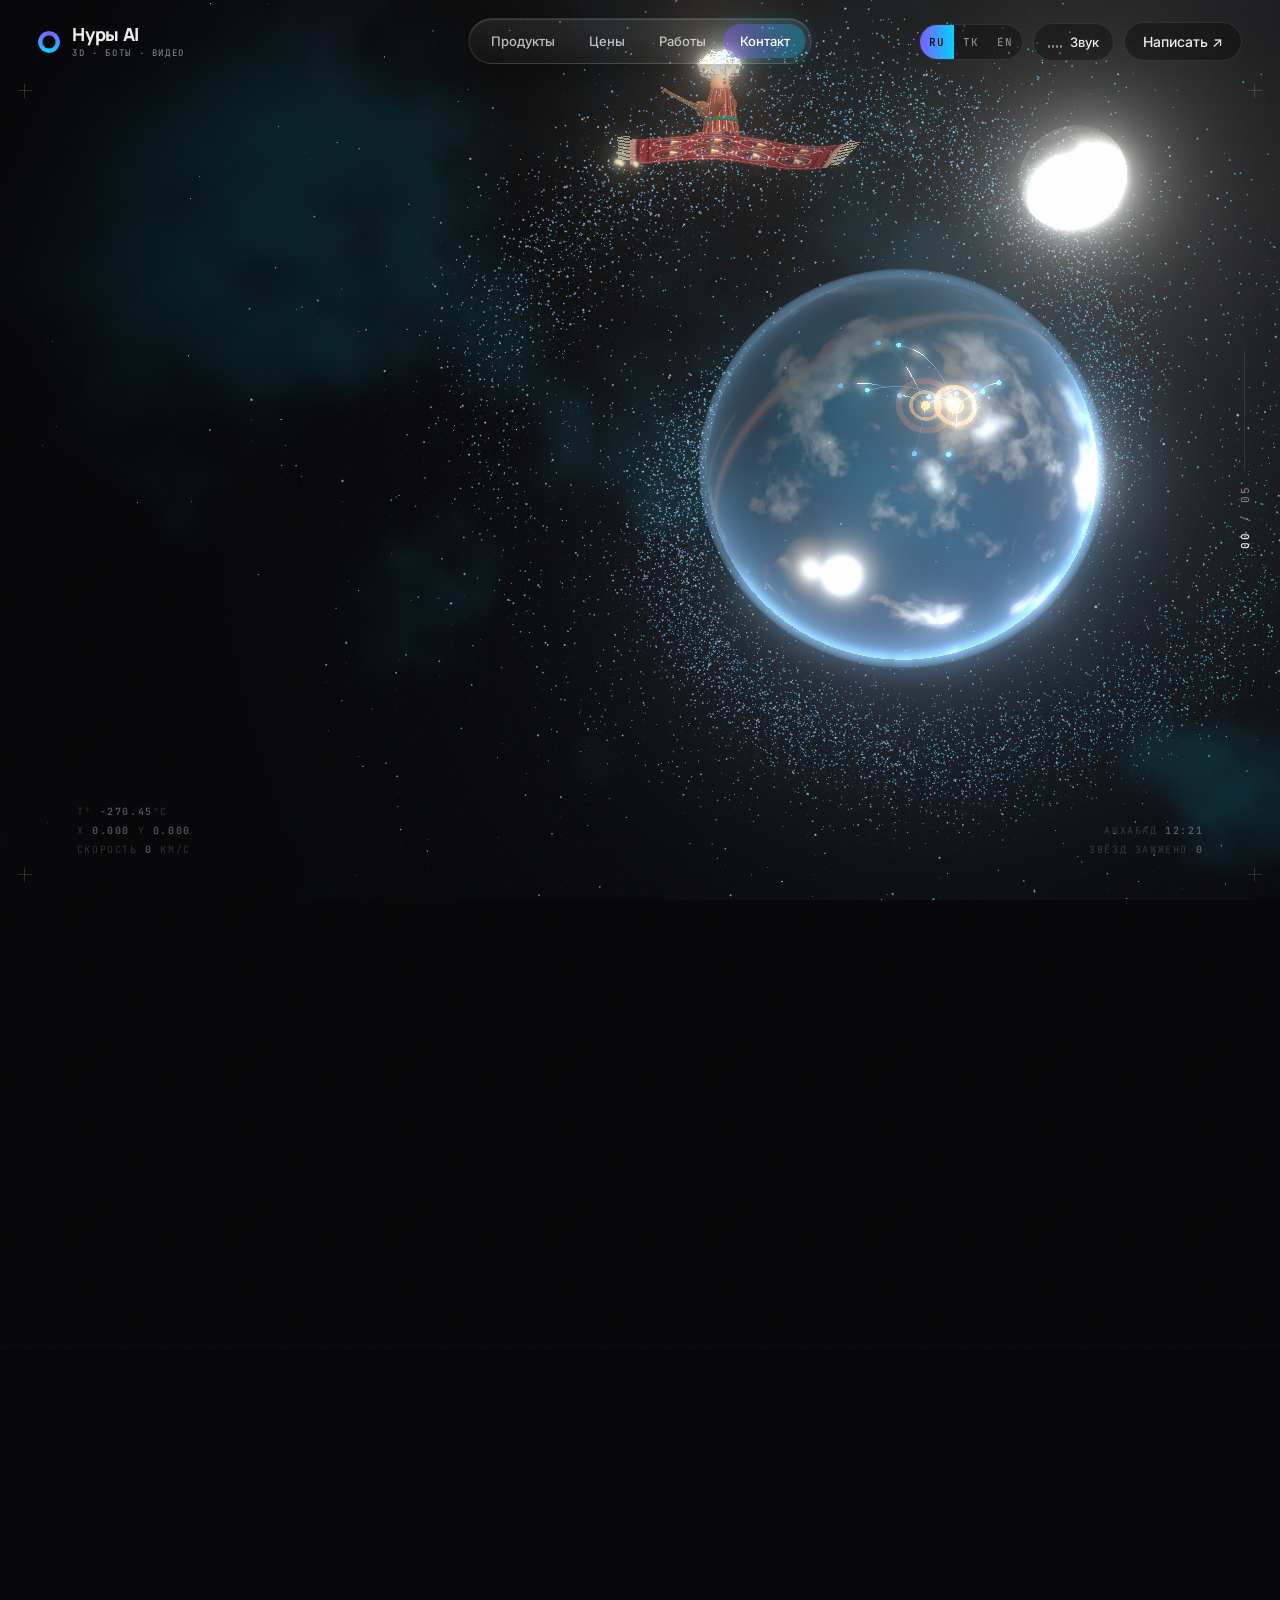
==== commit 2aeb9f75: "Счётчик не стучится на GitHub Pages" ====
--- a/кейсы/нуры-ai/index.html
+++ b/кейсы/нуры-ai/index.html
@@ -19,7 +19,7 @@
   <link rel="preconnect" href="https://fonts.googleapis.com" />
   <link rel="preconnect" href="https://fonts.gstatic.com" crossorigin />
   <link href="https://fonts.googleapis.com/css2?family=Space+Grotesk:wght@700&family=Manrope:wght@600;800&family=Inter:wght@400;500&family=JetBrains+Mono:wght@400;500&display=swap" rel="stylesheet" media="print" onload="this.media='all'" />
-  <script type="module" crossorigin src="./assets/index-DvN67uTt.js"></script>
+  <script type="module" crossorigin src="./assets/index-CmLnmhxj.js"></script>
   <link rel="stylesheet" crossorigin href="./assets/index-Dq2RyDUj.css">
 </head>
 <body>
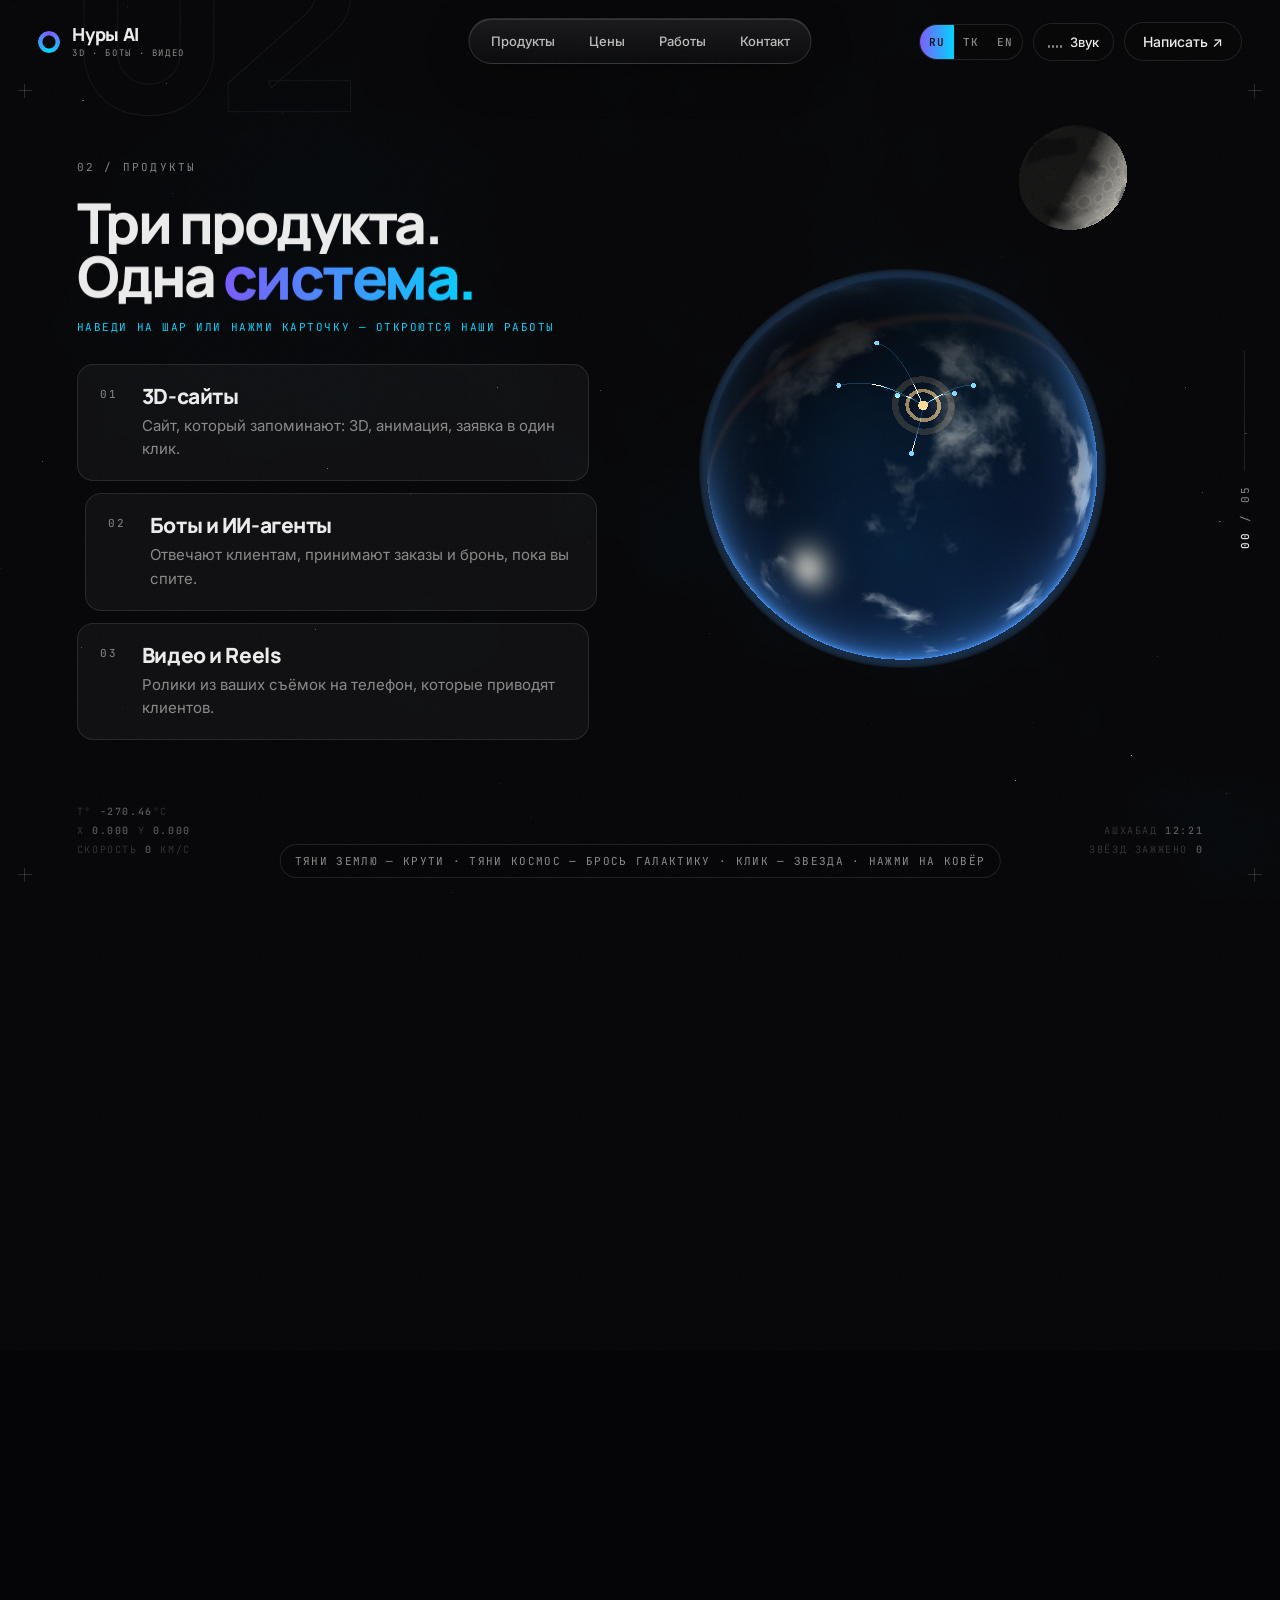
==== commit 75ad8678: "Новые цены (психология продаж)" ====
--- a/кейсы/нуры-ai/index.html
+++ b/кейсы/нуры-ai/index.html
@@ -19,7 +19,7 @@
   <link rel="preconnect" href="https://fonts.googleapis.com" />
   <link rel="preconnect" href="https://fonts.gstatic.com" crossorigin />
   <link href="https://fonts.googleapis.com/css2?family=Space+Grotesk:wght@700&family=Manrope:wght@600;800&family=Inter:wght@400;500&family=JetBrains+Mono:wght@400;500&display=swap" rel="stylesheet" media="print" onload="this.media='all'" />
-  <script type="module" crossorigin src="./assets/index-CmLnmhxj.js"></script>
+  <script type="module" crossorigin src="./assets/index-Dl8opwNQ.js"></script>
   <link rel="stylesheet" crossorigin href="./assets/index-Dq2RyDUj.css">
 </head>
 <body>
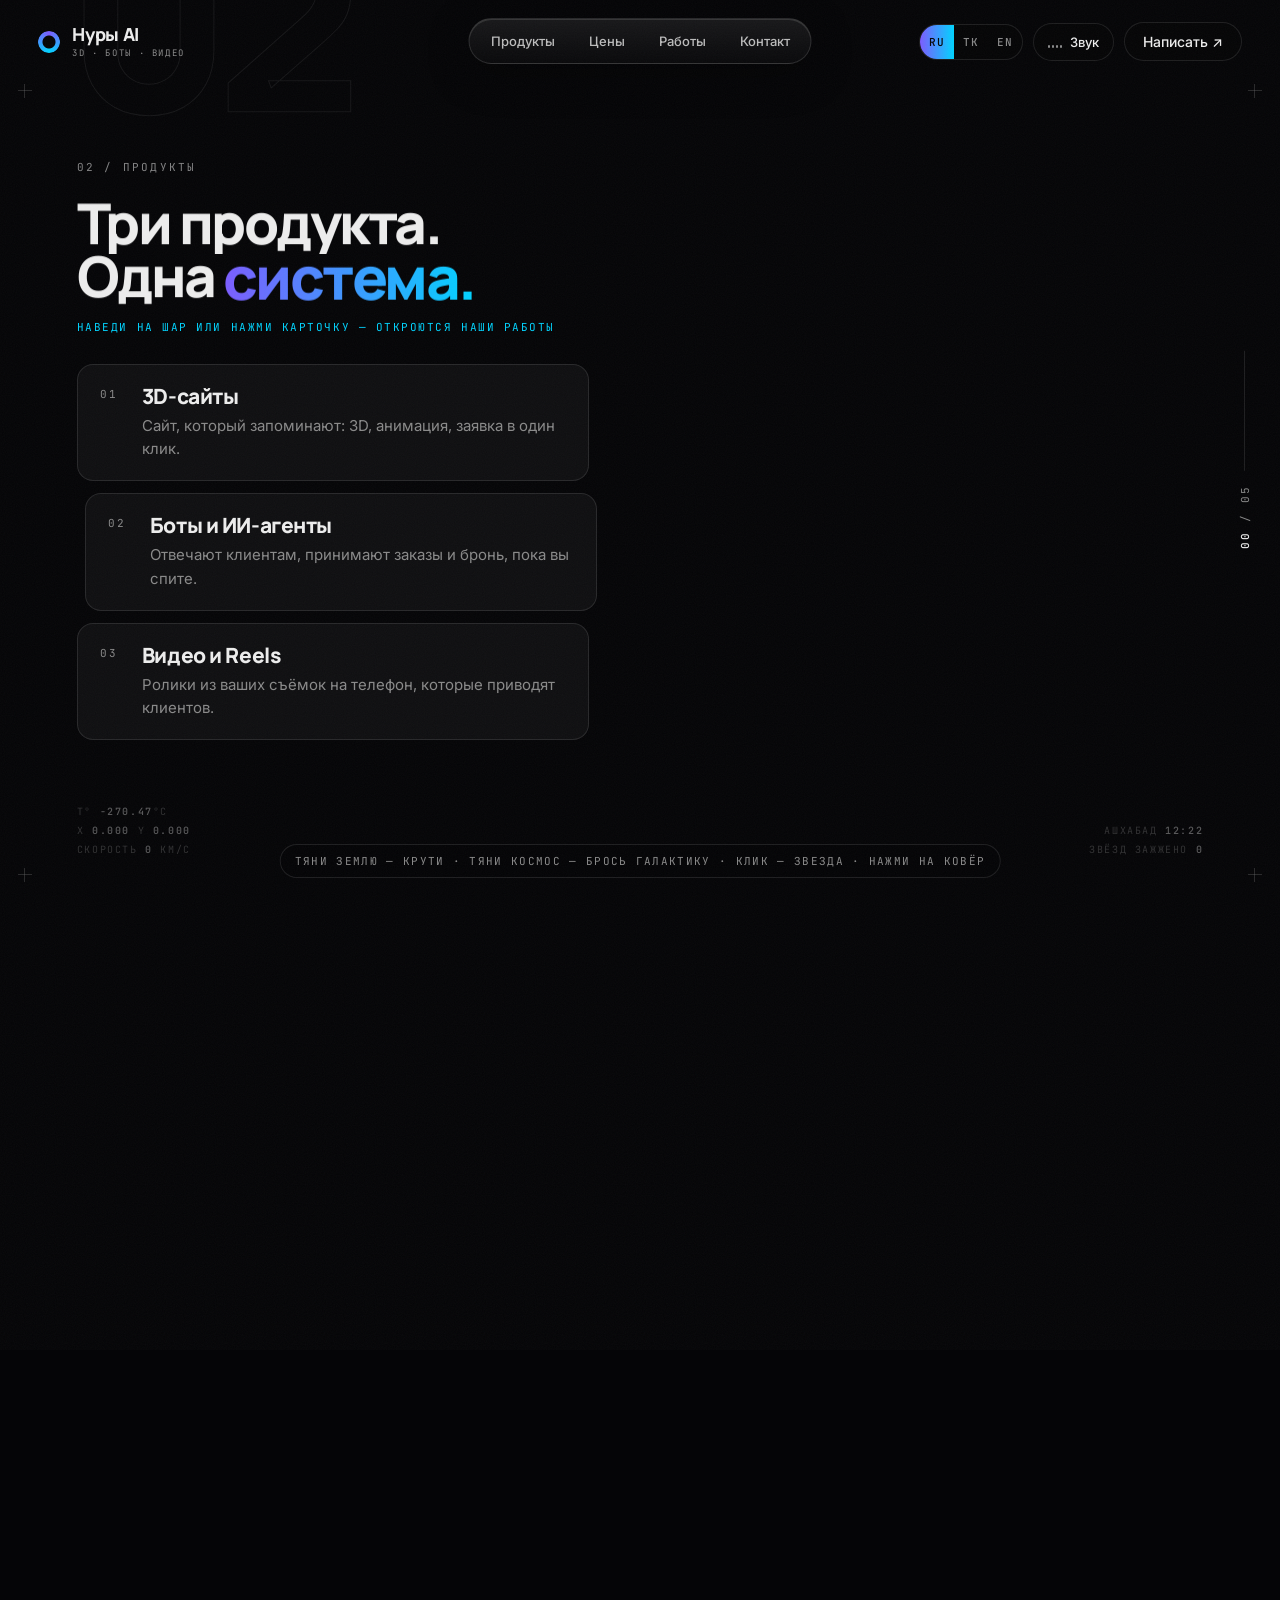
==== commit 27a6ac9d: "Телефон: оптимизация 3D, работы открываются в той же вкладке" ====
--- a/кейсы/нуры-ai/index.html
+++ b/кейсы/нуры-ai/index.html
@@ -19,8 +19,8 @@
   <link rel="preconnect" href="https://fonts.googleapis.com" />
   <link rel="preconnect" href="https://fonts.gstatic.com" crossorigin />
   <link href="https://fonts.googleapis.com/css2?family=Space+Grotesk:wght@700&family=Manrope:wght@600;800&family=Inter:wght@400;500&family=JetBrains+Mono:wght@400;500&display=swap" rel="stylesheet" media="print" onload="this.media='all'" />
-  <script type="module" crossorigin src="./assets/index-Dl8opwNQ.js"></script>
-  <link rel="stylesheet" crossorigin href="./assets/index-Dq2RyDUj.css">
+  <script type="module" crossorigin src="./assets/index-CrZEDl7x.js"></script>
+  <link rel="stylesheet" crossorigin href="./assets/index-DtGj3UWh.css">
 </head>
 <body>
   <canvas id="gl" aria-hidden="true"></canvas>
--- a/кейсы/нуры-ai/assets/index-DtGj3UWh.css
+++ b/кейсы/нуры-ai/assets/index-DtGj3UWh.css
@@ -0,0 +1 @@
+:root{--bg:#050507;--text:#ededed;--muted:#8a8a8a;--a1:#7c5cff;--a2:#00d4ff;--grad:linear-gradient(90deg,var(--a1),var(--a2));--glass:#ffffff0b;--line:#ffffff1a;--h:"Manrope",system-ui,sans-serif;--latin:"Space Grotesk","Manrope",sans-serif;--t:"Inter",system-ui,sans-serif;--m:"JetBrains Mono",ui-monospace,monospace;--ease:cubic-bezier(.16,1,.3,1)}*{box-sizing:border-box;margin:0;padding:0}html{background:var(--bg);color:var(--text);-webkit-text-size-adjust:100%}html.lenis,html.lenis body{height:auto}.lenis.lenis-smooth{scroll-behavior:auto!important}body{font:400 17px/1.55 var(--t);background:var(--bg);overflow-x:hidden}a{color:inherit}#gl{z-index:0;width:100vw;height:100vh;display:block;position:fixed;inset:0}.grain{z-index:30;pointer-events:none;opacity:.04;background-image:url("data:image/svg+xml,%3Csvg xmlns='http://www.w3.org/2000/svg' width='160' height='160'%3E%3Cfilter id='n'%3E%3CfeTurbulence type='fractalNoise' baseFrequency='.9' numOctaves='2' stitchTiles='stitch'/%3E%3C/filter%3E%3Crect width='160' height='160' filter='url(%23n)'/%3E%3C/svg%3E");animation:1s steps(6,end) infinite grain;position:fixed;inset:-50%}@keyframes grain{0%{transform:translate(0)}20%{transform:translate(-3%,2%)}40%{transform:translate(2%,-3%)}60%{transform:translate(-2%,-1%)}80%{transform:translate(3%,3%)}to{transform:translate(0)}}.top{z-index:20;justify-content:space-between;align-items:center;padding:22px clamp(16px,3vw,44px);display:flex;position:fixed;top:0;left:0;right:0}.logo{font:800 18px var(--h);letter-spacing:-.02em;align-items:center;gap:10px;text-decoration:none;display:flex}.logo i{background:linear-gradient(var(--bg),var(--bg)) padding-box,var(--grad) border-box;border:3px solid #0000;border-radius:50%;width:18px;height:18px}.btn-sm{font:500 14px var(--t);border:1px solid var(--line);-webkit-backdrop-filter:blur(10px);background:#05050766;border-radius:99px;align-items:center;gap:6px;padding:10px 18px;text-decoration:none;transition:border-color .3s,background .3s;display:inline-flex}.btn-sm:hover{background:#ffffff0f;border-color:#ffffff59}.progress{z-index:20;font:400 11px var(--m);letter-spacing:.2em;color:var(--muted);flex-direction:column;align-items:center;gap:14px;display:flex;position:fixed;top:50%;right:clamp(14px,2.2vw,32px);transform:translateY(-50%)}.pr-line{background:var(--line);width:1px;height:120px;position:relative;overflow:hidden}.pr-line i{background:var(--grad);transform-origin:top;width:1px;height:100%;position:absolute;top:0;left:0;transform:scaleY(0)}.pr-num{writing-mode:vertical-rl;transform:rotate(180deg)}.pr-num b{color:var(--text);font-weight:500}#scroll{z-index:10;height:1000vh;position:relative}.overlay{pointer-events:none;position:fixed;inset:0}.scene-text{visibility:hidden;opacity:0;position:absolute}.scene-text.is-on{visibility:visible;opacity:1;pointer-events:auto}.label{font:400 11px var(--m);letter-spacing:.2em;color:var(--muted);text-transform:uppercase;margin-bottom:22px;display:block}h1,h2{font:800 clamp(48px,7.5vw,128px)/.95 var(--h);letter-spacing:-.045em;text-wrap:balance}h2.h-sm{font-size:clamp(36px,4.4vw,76px)}.grad{background:var(--grad);color:#0000;-webkit-background-clip:text;background-clip:text;font-style:normal}.split .w{vertical-align:top;margin-bottom:-.08em;padding-bottom:.08em;display:inline-block;overflow:hidden}.split .wi{will-change:transform;display:inline-block}.lead{max-width:34em;color:var(--muted);margin-top:26px;font-size:clamp(16px,1.15vw,19px)}.s0,.s1,.s2{flex-direction:column;justify-content:center;width:min(48vw,820px);display:flex;top:0;bottom:0;left:clamp(16px,6vw,96px)}.s2{width:min(40vw,600px)}.cards{flex-direction:column;gap:12px;margin-top:30px;display:flex}.card{background:var(--glass);border:1px solid var(--line);-webkit-backdrop-filter:blur(14px);transition:border-color .4s,background .4s,transform .5s var(--ease);cursor:default;border-radius:16px;padding:20px 22px 20px 64px;position:relative}.card .c-num{font:400 11px var(--m);letter-spacing:.2em;color:var(--muted);position:absolute;top:22px;left:22px}.card h3{font:800 21px/1.1 var(--h);letter-spacing:-.02em;margin-bottom:6px}.card p{color:var(--muted);font-size:15px}.card.is-active{background:#7c5cff17;border-color:#7c5cff99;transform:translate(8px)}.card.is-active .c-num{background:var(--grad);color:#0000;-webkit-background-clip:text;background-clip:text}.s3{inset:0}.s3 .label{position:absolute;top:18vh;left:clamp(16px,6vw,96px)}.nums{text-align:center;grid-template-columns:repeat(3,1fr);padding:0 clamp(16px,6vw,96px);display:grid;position:absolute;top:50%;left:0;right:0;transform:translateY(-50%)}.num b{font:800 clamp(56px,8vw,140px)/1 var(--h);letter-spacing:-.04em;display:block}.num b i{letter-spacing:-.01em;color:var(--muted);vertical-align:.9em;font-size:.4em;font-style:normal}.num small{font:400 11px var(--m);letter-spacing:.2em;color:var(--muted);text-transform:uppercase;margin-top:14px;display:block}.s4{text-align:center;flex-direction:column;align-items:center;padding:0 16px;display:flex;top:14vh;left:0;right:0}.term{text-align:left;border:1px solid var(--line);-webkit-backdrop-filter:blur(18px);background:#0e0e148c;border-radius:16px;width:min(60vw,900px);margin-top:36px;overflow:hidden;box-shadow:0 40px 120px #00000080}.term-bar{border-bottom:1px solid var(--line);font:400 11px var(--m);color:var(--muted);letter-spacing:.1em;align-items:center;gap:7px;padding:12px 16px;display:flex}.term-bar i{background:#2a2a33;border-radius:50%;width:10px;height:10px}.term-bar span{margin-left:10px}#term-code{min-height:15.5em;font:400 clamp(12px,1vw,15px)/1.75 var(--m);color:#cfd3dc;white-space:pre-wrap;word-break:break-word;padding:20px 22px 24px}.tk-k{color:#b69bff}.tk-s{color:#5fe3ff}.tk-f{color:#ffd479}.tk-c{color:#5d6170}.tk-p{color:#00d4ff}.tk-ok{color:#4ef0a8;font-weight:500}.caret{vertical-align:-.2em;background:var(--a2);width:.6em;height:1.15em;animation:1s step-end infinite blink;display:inline-block}@keyframes blink{50%{opacity:0}}.s5{text-align:center;flex-direction:column;align-items:center;padding:0 16px;display:flex;top:54vh;left:0;right:0}.s5 .label{display:none}.s5 h2{max-width:20em;font-size:clamp(34px,4.2vw,72px)}.btn{font:500 16px var(--t);color:#050507;background:var(--grad);border-radius:99px;align-items:center;gap:10px;margin-top:34px;padding:18px 30px;text-decoration:none;transition:box-shadow .3s;display:inline-flex;box-shadow:0 10px 50px #7c5cff59}.btn:hover{box-shadow:0 14px 70px #00d4ff73}.cursor{z-index:50;pointer-events:none;position:fixed;top:0;left:0}.c-dot,.c-ring{will-change:transform;border-radius:50%;position:fixed;top:0;left:0}.c-dot{background:#fff;width:6px;height:6px;margin:-3px 0 0 -3px}.c-ring{width:36px;height:36px;transition:width .3s var(--ease),height .3s var(--ease),margin .3s var(--ease),border-color .3s;border:1px solid #ffffff73;margin:-18px 0 0 -18px}.cursor.is-hover .c-ring{border-color:var(--a2);width:64px;height:64px;margin:-32px 0 0 -32px}@media (hover:none),(pointer:coarse){.cursor{display:none}}@media (hover:hover) and (pointer:fine){html.has-cursor,html.has-cursor a{cursor:none}}#preloader{z-index:60;background:var(--bg);flex-direction:column;justify-content:center;align-items:center;gap:18px;display:flex;position:fixed;inset:0}.pl-label{font:400 11px var(--m);letter-spacing:.3em;color:var(--muted)}.pl-num{font:800 clamp(64px,10vw,140px)/1 var(--h);letter-spacing:-.04em}.pl-bar{background:var(--line);width:min(240px,60vw);height:1px;overflow:hidden}.pl-bar i{background:var(--grad);transform-origin:0;height:100%;display:block;transform:scaleX(0)}@media (width<=820px),(aspect-ratio<=4/5){body{font-size:16px}.progress{display:none}.top{padding:16px}.s0,.s1,.s2{justify-content:flex-end;width:auto;inset:44vh 16px max(5vh,20px)}.lead{margin-top:16px}.label{margin-bottom:14px}h2.h-sm{font-size:clamp(30px,8.5vw,44px)}.cards{gap:8px;margin-top:18px}.card{border-radius:12px;padding:12px 14px 12px 50px}.card .c-num{top:15px;left:14px}.card h3{margin-bottom:2px;font-size:17px}.card p{font-size:13px;line-height:1.4}.card.is-active{transform:translate(4px)}.s3 .label{top:12vh;left:16px}.nums{grid-template-columns:1fr;row-gap:5vh;top:54%}.num b{font-size:clamp(48px,14vw,72px)}.num small{margin-top:6px}.s4{top:11vh}.term{width:calc(100vw - 32px);margin-top:22px}#term-code{min-height:17em;padding:14px;font-size:11px}.s5{top:42vh}.s5 h2{font-size:clamp(32px,9vw,46px)}}.top-r{align-items:center;gap:10px;display:flex}.snd{font:500 13px var(--t);color:var(--text);border:1px solid var(--line);-webkit-backdrop-filter:blur(10px);cursor:pointer;background:#05050766;border-radius:99px;align-items:center;gap:8px;padding:10px 14px;transition:border-color .3s;display:inline-flex}.snd:hover{border-color:#ffffff59}.bars{align-items:flex-end;gap:2px;height:12px;display:flex}.bars i{background:var(--muted);border-radius:1px;width:2px;height:3px;transition:background .3s}.snd[aria-pressed=true]{border-color:#00d4ff80}.snd[aria-pressed=true] .bars i{background:var(--a2);animation:1s ease-in-out infinite eq}.snd[aria-pressed=true] .bars i:nth-child(2){animation-delay:-.4s}.snd[aria-pressed=true] .bars i:nth-child(3){animation-delay:-.7s}.snd[aria-pressed=true] .bars i:nth-child(4){animation-delay:-.2s}@keyframes eq{0%,to{height:3px}50%{height:12px}}.node-tip{z-index:15;pointer-events:none;opacity:0;-webkit-backdrop-filter:blur(10px);white-space:nowrap;text-align:center;background:#0a0a12b8;border:1px solid #7c5cff80;border-radius:12px;padding:10px 14px;transition:opacity .25s;position:fixed;top:0;left:0;transform:translate(-50%,-100%)}.node-tip b{font:800 15px var(--h);display:block}.node-tip span{font:400 10px var(--m);letter-spacing:.15em;color:var(--a2);text-transform:uppercase}.node-tip.on{opacity:1}.hint{z-index:12;pointer-events:none;font:400 11px var(--m);letter-spacing:.12em;color:var(--muted);text-transform:uppercase;border:1px solid var(--line);-webkit-backdrop-filter:blur(8px);white-space:nowrap;opacity:0;background:#05050780;border-radius:99px;padding:9px 14px;transition:opacity .6s;position:fixed;bottom:22px;left:50%;transform:translate(-50%)}.hint.on{opacity:1}.hint .h-mob,.tap-hint .h-mob{display:none}@media (hover:none),(pointer:coarse){.hint .h-pc,.tap-hint .h-pc{display:none}.hint .h-mob,.tap-hint .h-mob{display:inline}}.overlay,.top,.progress{-webkit-user-select:none;user-select:none}body.dragging{cursor:grabbing}.tap-hint{font:400 11px var(--m);letter-spacing:.14em;color:var(--a2);text-transform:uppercase;margin-top:14px}.card{cursor:pointer}.card:after{content:"Примеры →";font:400 10px var(--m);letter-spacing:.15em;color:var(--muted);opacity:0;transition:opacity .3s;position:absolute;top:20px;right:18px}.card:hover:after,.card.is-active:after{opacity:1}.ex{margin-top:22px;display:none}.s2.ex-open .cards,.s2.ex-open .tap-hint{display:none}.s2.ex-open .ex{animation:exIn .6s var(--ease);display:block}@keyframes exIn{0%{opacity:0;transform:translateY(16px)}to{opacity:1;transform:none}}.ex-back{font:400 11px var(--m);letter-spacing:.15em;text-transform:uppercase;color:var(--muted);cursor:pointer;background:0 0;border:0;margin-bottom:12px;padding:6px 0}.ex-back:hover{color:var(--text)}.ex-pane{display:none}.ex-pane.on{display:block}.ex-pane h3{font:800 20px var(--h);letter-spacing:-.02em;margin-bottom:14px}.ex-note{color:var(--muted);margin-top:12px;font-size:13px}.ex-sites{grid-template-columns:repeat(3,1fr);gap:10px;display:grid}.ex-site{background:var(--glass);border:1px solid var(--line);transition:border-color .3s,transform .4s var(--ease);border-radius:12px;flex-direction:column;gap:6px;padding:8px;text-decoration:none;display:flex}.ex-site:hover{border-color:#00d4ff80;transform:translateY(-3px)}.ex-site img{aspect-ratio:16/10;object-fit:cover;object-position:top;border-radius:8px;width:100%;height:auto;display:block}.ex-site b{font:800 13px/1.2 var(--h)}.ex-site small{color:var(--muted);font-size:11px;line-height:1.35}.chat{border:1px solid var(--line);width:100%;max-width:400px;font:400 13px/1.45 var(--t);background:#0e1621;border-radius:16px;overflow:hidden}.chat-h{background:#17212b;align-items:center;gap:10px;padding:10px 14px;display:flex}.chat-h i{background:var(--grad);border-radius:50%;width:30px;height:30px}.chat-h b{font-size:13px;display:block}.chat-h small{color:#6d8ba8;font-size:11px}.chat-b{scrollbar-width:thin;flex-direction:column;gap:6px;height:min(42vh,340px);padding:12px;display:flex;overflow-y:auto}.chat .m{color:#e9eef3;max-width:86%;animation:exIn .35s var(--ease);border-radius:12px;padding:7px 11px}.chat .m.bot{background:#182533;border-bottom-left-radius:4px;align-self:flex-start}.chat .m.me{background:#2b5278;border-bottom-right-radius:4px;align-self:flex-end}.chat .m.owner{border-left:3px solid var(--a2);background:#13202d}.chat .kb{animation:exIn .35s var(--ease);flex-wrap:wrap;gap:5px;display:flex}.chat .kb button{font:500 12px var(--t);color:#e9eef3;cursor:pointer;background:#1e2c3a;border:1px solid #0000;border-radius:8px;flex:45%;padding:8px 6px;transition:background .2s,border-color .2s}.chat .kb button:hover:not(:disabled){background:#27394b;border-color:#00d4ff66}.chat .kb button:disabled{opacity:.45;cursor:default}.chat .kb button.picked{opacity:1;border-color:var(--a2)}.dots{gap:3px;display:inline-flex}.dots i{background:#6d8ba8;border-radius:50%;width:5px;height:5px;animation:1s infinite dot}.dots i:nth-child(2){animation-delay:.15s}.dots i:nth-child(3){animation-delay:.3s}@keyframes dot{0%,to{opacity:.3}50%{opacity:1}}.ex-vids{grid-template-columns:1fr 1fr 1.7fr;grid-auto-flow:column;gap:10px;display:grid}.ex-vids .v916{grid-row:span 2}.ex-go{font:400 10px var(--m);letter-spacing:.15em;text-transform:uppercase;color:var(--a2);margin-top:auto;text-decoration:none}.ex-go:hover{color:var(--text)}.ex-vids figure{border:1px solid var(--line);background:#000;border-radius:12px;position:relative;overflow:hidden}.ex-vids .v916 video{aspect-ratio:9/16;height:100%}.ex-vids .v169 video{aspect-ratio:16/9}.ex-vids video{object-fit:cover;cursor:pointer;width:100%;display:block}.ex-vids figcaption{font:800 12px var(--h);pointer-events:none;background:linear-gradient(#0000,#000c);padding:22px 10px 8px;position:absolute;bottom:0;left:0;right:0}.ex-vids figcaption small{font:400 10px var(--t);color:#bbb;display:block}.ex-vids figure:after{content:"🔇";pointer-events:none;font-size:12px;position:absolute;top:8px;right:8px}.ex-vids figure.loud:after{content:"🔊"}@media (width<=820px),(aspect-ratio<=4/5){.snd .snd-t{display:none}.snd{padding:10px 12px}.hint{letter-spacing:.08em;font-size:9px;top:76px;bottom:auto}.ex-sites{grid-template-columns:1fr 1fr 1fr;gap:6px}.ex-site small{display:none}.chat-b{height:34vh}.ex-vids{grid-template-columns:1fr 1fr 1.7fr;gap:6px}.ex-vids figcaption{padding:16px 6px 5px;font-size:10px}.ex-vids figcaption small,.s2.ex-open .label,.s2.ex-open h2{display:none}.s2.ex-open{top:40vh}}.hud{z-index:9;pointer-events:none;font:400 10px var(--m);letter-spacing:.16em;color:#ededed6b;text-transform:uppercase;position:fixed;inset:0}.hud b{color:#edededcc;font-weight:500}.hud .cr{width:14px;height:14px;position:absolute}.hud .cr:before,.hud .cr:after{content:"";background:#ededed59;position:absolute}.hud .cr:before{width:1px;height:14px;top:0;left:6px}.hud .cr:after{width:14px;height:1px;top:6px;left:0}.hud .tl{top:84px;left:18px}.hud .tr{top:84px;right:18px}.hud .bl{bottom:18px;left:18px}.hud .br{bottom:18px;right:18px}.hud-l,.hud-r{flex-direction:column;gap:6px;display:flex;position:absolute;bottom:44px}.hud-l{left:clamp(16px,6vw,96px)}.hud-r{text-align:right;right:clamp(48px,6vw,96px)}.city{z-index:11;color:var(--text);cursor:pointer;opacity:0;background:0 0;border:0;flex-direction:column;align-items:flex-start;gap:2px;padding:0;transition:opacity .5s;display:flex;position:fixed;top:0;left:0;transform:translate(-7px,-7px)}.city.on{opacity:1}.city i{border:1px solid #ffc878;border-radius:50%;width:14px;height:14px;animation:2s ease-in-out infinite cityPulse;box-shadow:0 0 14px #ffb45a}.city span{font:500 11px var(--m);letter-spacing:.18em;text-transform:uppercase;color:#ffd8a0;margin:-16px 0 0 22px}.city small{font:400 9px var(--m);letter-spacing:.14em;color:var(--muted);text-transform:uppercase;max-height:0;margin-left:22px;transition:max-height .3s;overflow:hidden}.city:hover small,.city:focus-visible small{max-height:20px}@keyframes cityPulse{50%{opacity:.5;transform:scale(1.5)}}.snd-toast{z-index:40;-webkit-backdrop-filter:blur(12px);font:500 13px var(--t);opacity:0;pointer-events:none;transition:opacity .4s,transform .5s var(--ease);background:#0c0c14cc;border:1px solid #00d4ff59;border-radius:99px;align-items:center;gap:10px;padding:10px 12px 10px 18px;display:flex;position:fixed;bottom:74px;left:50%;transform:translate(-50%,20px)}.snd-toast.on{opacity:1;pointer-events:auto;transform:translate(-50%)}.snd-toast button{font:500 12px var(--t);border:1px solid var(--line);color:var(--text);cursor:pointer;background:0 0;border-radius:99px;padding:7px 12px}.snd-toast [data-yes]{background:var(--grad);color:#050507;border:0}.constel{font:400 12px var(--m);letter-spacing:.12em;color:var(--a2);text-transform:uppercase;margin-top:18px}.s0 h1 .ch{will-change:transform;transition:text-shadow .3s;display:inline-block}@media (width<=820px),(aspect-ratio<=4/5){.hud-l,.hud-r{display:none}.hud .tl,.hud .tr{top:70px}.snd-toast{white-space:nowrap;gap:6px;padding:8px 8px 8px 14px;font-size:12px;top:76px;bottom:auto}}.hello{z-index:16;pointer-events:none;opacity:0;transition:opacity .3s,transform .45s var(--ease);color:#111;font:700 14px var(--h);white-space:nowrap;background:#fff;border-radius:14px 14px 14px 4px;padding:10px 14px;position:fixed;top:0;left:0;transform:translate(-50%,calc(-100% - 46px))scale(.8);box-shadow:0 10px 40px #00d4ff59}.hello small{font:500 11px var(--t);color:#555;margin-top:2px;display:block}.hello.on{opacity:1;transform:translate(-50%,calc(-100% - 46px))scale(1)}.city{transform:translate(-7px,-7px)}.city span{text-shadow:0 0 10px #000}.hemi,.merged{z-index:14;pointer-events:none;opacity:0;transition:opacity .5s,transform .6s var(--ease);text-align:center;white-space:nowrap;position:fixed;top:0;left:0;transform:translate(-50%,-100%)}.hemi b,.merged b{font:800 15px var(--h);letter-spacing:-.01em;display:block}.hemi span,.merged span{font:400 9px var(--m);letter-spacing:.16em;text-transform:uppercase;color:var(--a2);margin-top:3px;display:block}.hemi.on,.merged.on{opacity:1}.hemi:after{content:"";background:linear-gradient(var(--a2),transparent);width:1px;height:26px;margin:6px auto 0;display:block}.merged b{background:var(--grad);color:#0000;-webkit-background-clip:text;background-clip:text;font-size:22px}.bridge-tip{z-index:15;-webkit-backdrop-filter:blur(8px);color:var(--text);font:500 12px var(--t);cursor:pointer;opacity:0;pointer-events:none;background:#080c16bf;border:1px solid #00d4ff8c;border-radius:99px;align-items:center;gap:8px;padding:8px 14px 8px 10px;transition:opacity .4s;display:flex;position:fixed;top:0;left:0;transform:translate(-50%,-150%)}.bridge-tip.on{opacity:1;pointer-events:auto}.bridge-tip i{background:var(--a2);width:10px;height:10px;box-shadow:0 0 12px var(--a2);border-radius:50%;animation:1.4s ease-in-out infinite cityPulse}.bridge-tip:hover{border-color:#fff}@media (width<=820px),(aspect-ratio<=4/5){.hemi b{font-size:12px}.hemi span{font-size:8px}.merged b{font-size:17px}}.lang{border:1px solid var(--line);-webkit-backdrop-filter:blur(10px);background:#05050766;border-radius:99px;display:flex;overflow:hidden}.lang button{font:500 11px var(--m);letter-spacing:.08em;color:var(--muted);cursor:pointer;background:0 0;border:0;padding:10px 9px}.lang button.on{color:#050507;background:var(--grad)}.lang button:hover:not(.on){color:var(--text)}.btn-price{cursor:pointer;color:var(--text);font:500 14px var(--t)}.cta-row{flex-wrap:wrap;justify-content:center;gap:12px;margin-top:34px;display:flex}.cta-row .btn{margin-top:0}.btn.ghost{color:var(--text);border:1px solid var(--line);box-shadow:none;cursor:pointer;font:500 16px var(--t);background:#05050766}.btn.ghost:hover{box-shadow:none;border-color:#fff6}.guide,.thanks{z-index:16;pointer-events:none;opacity:0;transition:opacity .35s,transform .5s var(--ease);color:#111;font:700 14px var(--h);white-space:nowrap;background:#fffffff2;border-radius:14px 14px 14px 4px;padding:10px 14px;position:fixed;top:0;left:0;transform:translate(-50%,calc(-100% - 58px))scale(.85);box-shadow:0 10px 40px #00d4ff4d}.guide.on,.thanks.on{opacity:1;transform:translate(-50%,calc(-100% - 58px))scale(1)}.thanks{background:var(--grad);color:#050507;padding:12px 18px;font-size:18px}.thanks small{font:500 12px var(--t);margin-top:2px;display:block}.prices,.brief{z-index:45;-webkit-backdrop-filter:blur(8px);opacity:0;pointer-events:none;background:#030306b8;justify-content:center;align-items:center;padding:16px;transition:opacity .35s;display:flex;position:fixed;inset:0;overflow-y:auto}.prices.on,.brief.on{opacity:1;pointer-events:auto}.prices:not(.on),.brief:not(.on){visibility:hidden;transition:opacity .35s,visibility 0s .35s}.pr-box,.br-box{border:1px solid var(--line);width:min(1120px,100%);max-height:calc(100vh - 32px);transition:transform .5s var(--ease);background:#0c0c14db;border-radius:22px;padding:34px clamp(18px,3vw,40px) 28px;position:relative;overflow-y:auto;transform:translateY(20px)scale(.98);box-shadow:0 40px 120px #0009}.prices.on .pr-box,.brief.on .br-box{transform:none}.x{border:1px solid var(--line);width:36px;height:36px;color:var(--text);cursor:pointer;background:0 0;border-radius:50%;font-size:14px;position:absolute;top:14px;right:16px}.x:hover{border-color:#fff}.pr-h{font:800 clamp(30px,4vw,52px)/1 var(--h);letter-spacing:-.03em;margin:6px 0 10px}.pr-sub,.pr-foot{color:var(--muted);max-width:60em;font-size:14px}.pr-foot{margin-top:18px;font-size:12px}.pr-grid{perspective:1200px;grid-template-columns:repeat(4,1fr);gap:14px;margin-top:22px;display:grid}.pc{--rx:0deg;--ry:0deg;cursor:pointer;outline:none;height:330px}.pc-in{width:100%;height:100%;transform-style:preserve-3d;transition:transform .8s var(--ease);transform:rotateX(var(--rx)) rotateY(var(--ry));position:relative}@media (hover:hover) and (pointer:fine){.pc:hover .pc-in{transform:rotateX(var(--rx)) rotateY(calc(180deg + var(--ry)))}}.pc.flip .pc-in{transform:rotateX(var(--rx)) rotateY(calc(180deg + var(--ry)))}.pc-f,.pc-b{backface-visibility:hidden;border:1px solid var(--line);background:linear-gradient(160deg,#7c5cff29,#00d4ff0d 60%,#ffffff05);border-radius:18px;flex-direction:column;padding:22px 20px;display:flex;position:absolute;inset:0}.pc-b{background:linear-gradient(160deg,#00d4ff24,#7c5cff14);transform:rotateY(180deg)}.pc-ic{background:var(--grad);color:#0000;-webkit-background-clip:text;background-clip:text;font-size:28px}.pc-f h3{font:800 21px/1.1 var(--h);margin-top:14px}.pc-price{flex-wrap:wrap;align-items:baseline;gap:6px;margin-top:auto;display:flex}.pc-price small{font:400 12px var(--m);color:var(--muted)}.pc-price b{font:800 44px/1 var(--h);letter-spacing:-.03em}.pc-price span{font:500 12px var(--m);color:var(--a2)}.pc-f s{color:#6f6f78;margin-top:6px;font-size:13px}.pc-f em{font:400 10px var(--m);letter-spacing:.16em;color:var(--muted);text-transform:uppercase;margin-top:14px;font-style:normal}.pc[data-k=all] .pc-f{border-color:#00d4ff73}.pc-b ul{flex-direction:column;gap:8px;font-size:13px;list-style:none;display:flex}.pc-b li{border-bottom:1px dashed #ffffff1a;justify-content:space-between;gap:10px;padding-bottom:6px;display:flex}.pc-b li b{white-space:nowrap;color:var(--a2);font:500 12px var(--m)}.pc-b p{color:var(--muted);margin-top:auto;font-size:12px}.pc-want{background:var(--grad);color:#050507;font:600 13px var(--t);cursor:pointer;border:0;border-radius:99px;margin-top:10px;padding:11px}.br-box{width:min(560px,100%)}.br-steps{gap:6px;margin:0 48px 20px 0;display:flex}.pc-none{min-height:1em;text-decoration:none}.br-steps i{background:var(--line);border-radius:2px;flex:1;height:3px}.br-steps i.on{background:var(--grad)}.br-s{display:none}.br-s.on{animation:exIn .45s var(--ease);display:block}.br-s h3{font:800 26px/1.1 var(--h);margin:8px 0 18px}.chips{flex-wrap:wrap;gap:8px;display:flex}.chips button{font:500 14px var(--t);color:var(--text);border:1px solid var(--line);cursor:pointer;background:#ffffff0a;border-radius:99px;padding:11px 16px;transition:border-color .2s,background .2s,transform .2s}.chips button:hover{border-color:#00d4ff80;transform:translateY(-2px)}.chips button.on{border-color:var(--a1);background:#7c5cff40}.br-next,.br-copy{font:500 14px var(--t);color:var(--text);border:1px solid var(--line);cursor:pointer;background:0 0;border-radius:99px;margin-top:18px;padding:11px 18px}.br-name{width:100%;font:500 16px var(--t);color:var(--text);border:1px solid var(--line);background:#ffffff0a;border-radius:12px;outline:none;padding:13px 14px}.br-name:focus{border-color:var(--a2)}.br-msg{white-space:pre-wrap;font:400 13px/1.55 var(--m);color:#cfd3dc;border:1px solid var(--line);background:#00000059;border-radius:12px;margin-top:14px;padding:12px 14px}.br-send{cursor:pointer;margin-top:16px}.br-copy{margin-left:8px}@media (width<=980px){.pr-grid{grid-template-columns:1fr 1fr}.pc{height:300px}}@media (width<=820px),(aspect-ratio<=4/5){.top-r{gap:6px}.lang button{padding:9px 6px;font-size:10px}.btn-price{padding:10px 12px;font-size:13px}.top .btn-sm:not(.btn-price){display:none}.pr-grid{grid-template-columns:1fr}.pc{height:270px}.pc-price b{font-size:38px}.cta-row .btn{padding:15px 22px;font-size:15px}.br-copy{margin-left:0}.guide,.thanks{font-size:12px}}@media (width<=380px){.lang{display:none}}.logo{gap:12px}.logo i{background:conic-gradient(from 0deg,var(--a1),var(--a2),var(--a1)) border-box;border:0;width:22px;height:22px;animation:6s linear infinite logoSpin;-webkit-mask:radial-gradient(circle,#0000 6px,#000 7px);mask:radial-gradient(circle,#0000 6px,#000 7px)}@keyframes logoSpin{to{transform:rotate(360deg)}}.logo span{flex-direction:column;line-height:1;display:flex}.logo small{font:400 9px var(--m);letter-spacing:.18em;color:var(--muted);text-transform:uppercase;margin-top:4px}.menu{-webkit-backdrop-filter:blur(14px)saturate(140%);background:linear-gradient(#ffffff14,#ffffff05);border:1px solid #ffffff1f;border-radius:99px;gap:2px;padding:5px;display:flex;position:absolute;top:18px;left:50%;transform:translate(-50%);box-shadow:inset 0 1px #ffffff1f,0 10px 40px #00000059}.menu button{z-index:1;font:500 13px var(--t);color:#edededc7;cursor:pointer;background:0 0;border:0;border-radius:99px;padding:9px 16px;transition:color .25s;position:relative}.menu button:hover,.menu button.on{color:#fff}.m-pill{opacity:0;transition:transform .45s var(--ease),width .45s var(--ease),opacity .3s;background:linear-gradient(90deg,#7c5cff73,#00d4ff59);border-radius:99px;position:absolute;top:5px;bottom:5px;left:0;box-shadow:0 0 22px #00d4ff40}.feed,.chart{border:1px solid var(--line);-webkit-backdrop-filter:blur(12px);background:#0c0c148c;border-radius:16px;width:min(330px,30vw);padding:14px 16px;position:absolute;bottom:12vh}.feed{left:clamp(16px,6vw,96px)}.chart{right:clamp(48px,6vw,96px)}.f-h{align-items:center;gap:8px;margin-bottom:10px;font-size:12px;display:flex}.f-h b{font:700 13px var(--h)}.f-h em{font:400 9px var(--m);letter-spacing:.15em;text-transform:uppercase;color:var(--muted);border:1px solid var(--line);border-radius:99px;margin-left:auto;padding:2px 7px;font-style:normal}.f-h i{background:#4ef0a8;border-radius:50%;width:8px;height:8px;animation:1.4s infinite cityPulse;box-shadow:0 0 10px #4ef0a8}.feed ul{flex-direction:column;gap:6px;min-height:150px;list-style:none;display:flex}.feed li{animation:leadIn .6s var(--ease);background:#ffffff0a;border-radius:10px;grid-template-columns:auto 1fr;column-gap:10px;padding:8px 10px;display:grid}.feed li i{background:var(--grad);border-radius:8px;grid-row:span 2;align-self:center;width:28px;height:28px}.feed li b{font:600 12px var(--t)}.feed li small{color:var(--muted);font-size:11px}@keyframes leadIn{0%{opacity:0;transform:translateY(-14px)scale(.96)}to{opacity:1;transform:none}}.chart svg{width:100%;height:96px;display:block}.c-line,.c-area{transition:d .8s var(--ease)}.c-total{color:var(--muted);margin-top:6px;font-size:12px;display:block}.c-total b{font:800 26px var(--h);color:#0000;background:var(--grad);-webkit-background-clip:text;background-clip:text}.s4-row{justify-content:center;align-items:center;gap:26px;width:100%;margin-top:30px;display:flex}.s4-row .term{width:min(52vw,780px);margin-top:0}.phone{width:210px;height:420px;transition:transform .8s var(--ease);background:linear-gradient(160deg,#2a2a33,#0d0d12);border-radius:34px;flex:none;padding:10px;position:relative;transform:rotateY(-14deg)rotateX(4deg);box-shadow:0 30px 80px #0009,inset 0 0 0 1.5px #ffffff24}.phone:hover{transform:rotateY(0)rotateX(0)}.ph-notch{z-index:3;background:#000;border-radius:99px;width:70px;height:18px;margin-left:-35px;position:absolute;top:16px;left:50%}.ph-screen{width:100%;height:100%;font-family:var(--t);text-align:left;background:#0a0a10;border-radius:26px;position:relative;overflow:hidden}.ph-load{font:400 11px var(--m);color:var(--muted);place-items:center;transition:opacity .4s;display:grid;position:absolute;inset:0}.ph-app>*{opacity:0;transition:opacity .5s var(--ease),transform .6s var(--ease);transform:translateY(12px)}.ph-top{color:var(--muted);justify-content:space-between;align-items:center;padding:42px 14px 10px;font-size:11px;display:flex}.ph-top b{font:800 18px var(--h);color:var(--text)}.ph-hero{background:radial-gradient(120% 90% at 70% 20%,#c58b4e,#3a2214 60%,#150d09);border-radius:16px;flex-direction:column;justify-content:flex-end;height:118px;margin:0 10px;padding:12px;display:flex;box-shadow:inset 0 -40px 40px #00000073}.ph-hero b{font:800 15px/1.1 var(--h)}.ph-hero small{color:#e8d4bf;margin-top:4px;font-size:10px}.ph-btns{gap:6px;margin:10px;display:flex}.ph-btns span{text-align:center;background:#1e1e28;border-radius:10px;flex:1;padding:8px;font-size:11px}.ph-btns span:last-child{background:var(--grad);color:#050507;font-weight:600}.ph-chat{flex-direction:column;gap:5px;margin:0 10px;font-size:10px;display:flex}.ph-chat p{opacity:0;max-width:85%;transition:opacity .4s,transform .5s var(--ease);border-radius:10px;padding:6px 9px;transform:translateY(8px)}.ph-chat .b{background:#182533;align-self:flex-start}.ph-chat .u{background:#2b5278;align-self:flex-end}.ph-chat .ai{border-left:2px solid var(--a2)}.ph-toast{color:#111;opacity:0;transition:transform .6s var(--ease),opacity .4s;z-index:2;background:#f0f4fff2;border-radius:14px;padding:9px 11px;font-size:11px;position:absolute;top:38px;left:8px;right:8px;transform:translateY(-120%)}.ph-toast b{font:700 12px var(--h);display:block}.ph-toast small{color:#555}.ph-screen:not([data-step="0"]) .ph-load{opacity:0}.ph-screen[data-step="2"] .ph-top,.ph-screen[data-step="3"] .ph-top,.ph-screen[data-step="4"] .ph-top,.ph-screen[data-step="5"] .ph-top,.ph-screen[data-step="6"] .ph-top,.ph-screen[data-step="7"] .ph-top,.ph-screen[data-step="8"] .ph-top,.ph-screen[data-step="4"] .ph-hero,.ph-screen[data-step="5"] .ph-hero,.ph-screen[data-step="6"] .ph-hero,.ph-screen[data-step="7"] .ph-hero,.ph-screen[data-step="8"] .ph-hero,.ph-screen[data-step="5"] .ph-btns,.ph-screen[data-step="6"] .ph-btns,.ph-screen[data-step="7"] .ph-btns,.ph-screen[data-step="8"] .ph-btns,.ph-screen[data-step="6"] .ph-chat,.ph-screen[data-step="7"] .ph-chat,.ph-screen[data-step="8"] .ph-chat,.ph-screen[data-step="6"] .ph-chat .b:first-child,.ph-screen[data-step="7"] .ph-chat p,.ph-screen[data-step="8"] .ph-chat p{opacity:1;transform:none}.ph-screen[data-step="7"] .ph-chat .ai{transition-delay:.5s}.ph-screen[data-step="8"] .ph-toast{opacity:1;transform:none}@media (width<=1100px){.menu button{padding:9px 11px;font-size:12px}}@media (width<=820px),(aspect-ratio<=4/5){.menu{z-index:25;position:fixed;top:auto;bottom:14px;left:50%}.menu button{padding:10px 13px;font-size:13px}.logo small{display:none}.hint{top:70px}.feed{width:auto;padding:10px 12px;inset:20vh 16px auto}.feed ul{min-height:0}.feed li:nth-child(n+2),.chart{display:none}.s4-row{flex-direction:column;gap:14px;margin-top:18px}.s4-row .term{width:calc(100vw - 32px)}#term-code{min-height:12em}.phone{border-radius:24px;width:140px;height:270px;padding:7px;transform:none}.ph-notch{width:46px;height:12px;margin-left:-23px;top:11px}.ph-top{padding:28px 10px 6px}.ph-top b{font-size:14px}.ph-hero{height:70px;padding:8px}.ph-hero b{font-size:11px}.ph-chat{font-size:8px}.ph-btns span{padding:5px;font-size:9px}.ph-toast{font-size:9px;top:26px}.s0,.s1,.s2{bottom:84px}.progress{display:none}.menu,.feed,.chart,.term,.card,.btn-sm,.snd,.lang,.hint,.node-tip,.bridge-tip{-webkit-backdrop-filter:none!important}.menu{background:#0e0e16eb}.feed,.term{background:#0c0c14e6}.card{background:#12121ce0}}.node-tip,.city,.hello,.guide,.thanks,.hemi,.merged,.bridge-tip{will-change:translate;top:0!important;left:0!important}html.boot .scene-text.s0{visibility:visible;opacity:1}.guide.below,.hello.below,.thanks.below{transform:translate(-50%,46px)scale(.85)}.guide.below.on,.hello.below.on,.thanks.below.on{transform:translate(-50%,46px)scale(1)}.hud{opacity:.45}.scene-text[data-num]:before{content:attr(data-num);z-index:-1;font:800 clamp(140px,19vw,320px)/1 var(--h);letter-spacing:-.06em;color:#0000;-webkit-text-stroke:1px #ffffff12;pointer-events:none;position:absolute;top:-.42em;left:-.04em}.s3[data-num]:before,.s4[data-num]:before,.s5[data-num]:before{top:4vh;left:50%;transform:translate(-50%)}.s3[data-num]:before{left:auto;right:clamp(16px,6vw,96px);transform:none}h1 .grad,h2 .grad{font-size:1.06em}.lead{font-size:clamp(16px,1.2vw,20px);line-height:1.6}.label{color:#ededed8c}.foot{opacity:0;visibility:hidden;z-index:12;transition:opacity .6s,visibility 0s .6s}.foot.on{opacity:1;visibility:visible;transition:opacity .6s}.foot{font:400 11px var(--m);letter-spacing:.14em;text-transform:uppercase;color:var(--muted);pointer-events:auto;flex-wrap:wrap;justify-content:center;align-items:center;gap:28px;display:flex;position:fixed;bottom:22px;left:0;right:0}.foot a{color:var(--text);text-decoration:none}.foot a:hover{color:var(--a2)}.to-top{font:inherit;letter-spacing:inherit;text-transform:inherit;color:var(--text);border:1px solid var(--line);cursor:pointer;background:0 0;border-radius:99px;padding:8px 14px}.to-top:hover{border-color:var(--a2)}.pl-carpet{width:min(340px,72vw);height:30px;position:relative}.pl-carpet i{transform-origin:0;background:radial-gradient(circle,#efe2c2 0 2px,#0000 2.5px) 0 0/30px 30px,linear-gradient(45deg,#0000 40%,#3a0d12 40% 60%,#0000 60%) 0 0/30px 30px,linear-gradient(-45deg,#0000 40%,#3a0d12 40% 60%,#0000 60%) 0 0/30px 30px,linear-gradient(#8f1d1f,#8f1d1f);border-radius:3px;position:absolute;inset:0;transform:scaleX(0);box-shadow:inset 0 0 0 3px #3a0d12,inset 0 0 0 5px #efe2c2,0 10px 30px #8f1d1f59}.pl-roll{background:linear-gradient(90deg,#5c1316,#a8262a 50%,#5c1316);border-radius:9px;width:18px;height:36px;position:absolute;top:-3px;left:-9px;box-shadow:0 4px 12px #00000080}#preloader.fly .pl-carpet{transition:transform .8s cubic-bezier(.5,0,.75,0);transform:translateY(-40vh)rotate(-8deg)scale(.6)}@media (width<=820px),(aspect-ratio<=4/5){.top .lang{display:none}.m-lang{z-index:1;background:0 0;border:0;border-radius:0 99px 99px 0;padding:10px 12px;position:relative;font:500 12px var(--m)!important;color:var(--a2)!important;border-left:1px solid var(--line)!important}.menu button{padding:10px;font-size:12px}.foot{gap:12px;font-size:9px;bottom:84px}.scene-text[data-num]:before{font-size:34vw;top:-.3em}.grain{animation:none;display:none}.hud{display:none}.feed li{animation:none}}
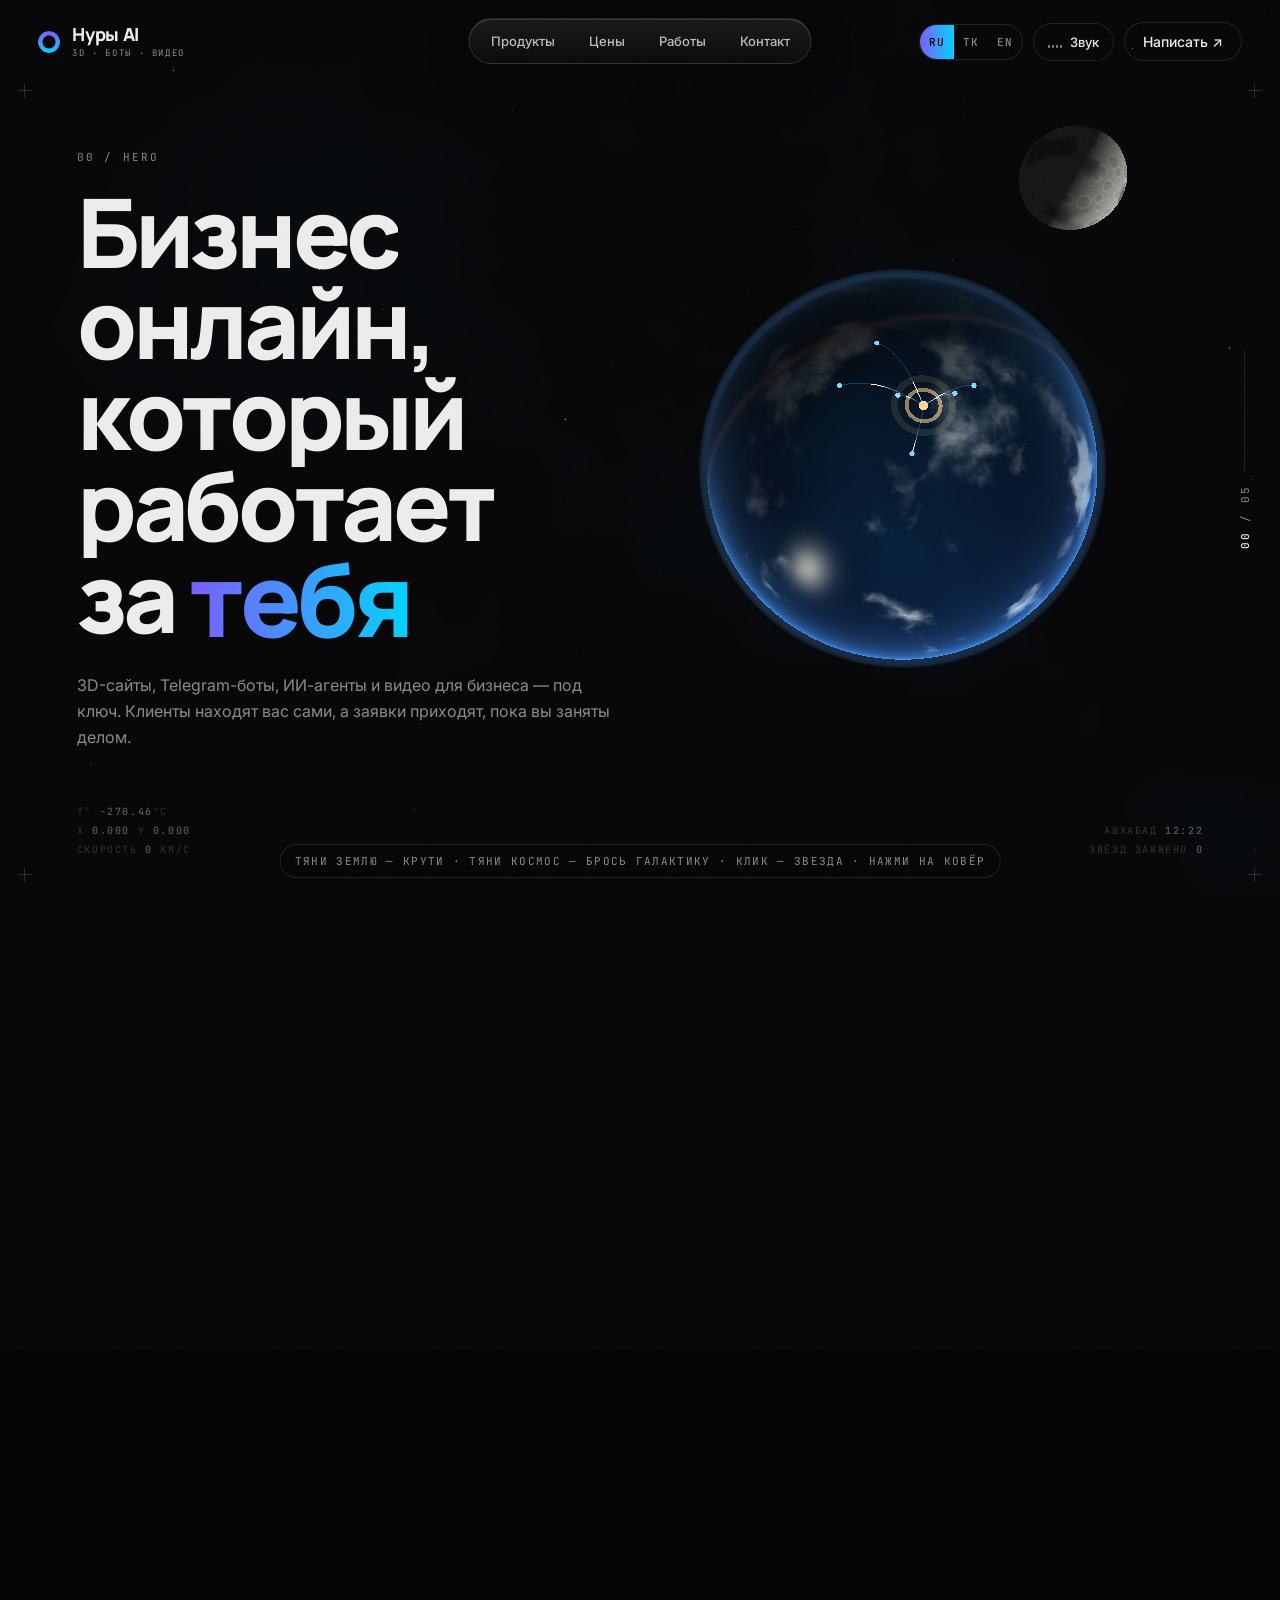
==== commit 75ae1db4: "Телефон: без рывков при листании (адресная строка Safari), меньше GPU-слоёв Co-Authored-By: Claude O" ====
--- a/кейсы/нуры-ai/index.html
+++ b/кейсы/нуры-ai/index.html
@@ -19,8 +19,8 @@
   <link rel="preconnect" href="https://fonts.googleapis.com" />
   <link rel="preconnect" href="https://fonts.gstatic.com" crossorigin />
   <link href="https://fonts.googleapis.com/css2?family=Space+Grotesk:wght@700&family=Manrope:wght@600;800&family=Inter:wght@400;500&family=JetBrains+Mono:wght@400;500&display=swap" rel="stylesheet" media="print" onload="this.media='all'" />
-  <script type="module" crossorigin src="./assets/index-CrZEDl7x.js"></script>
-  <link rel="stylesheet" crossorigin href="./assets/index-DtGj3UWh.css">
+  <script type="module" crossorigin src="./assets/index-6maOwXR6.js"></script>
+  <link rel="stylesheet" crossorigin href="./assets/index-ChMHeR2e.css">
 </head>
 <body>
   <canvas id="gl" aria-hidden="true"></canvas>
--- a/кейсы/нуры-ai/assets/index-ChMHeR2e.css
+++ b/кейсы/нуры-ai/assets/index-ChMHeR2e.css
@@ -0,0 +1 @@
+:root{--bg:#050507;--text:#ededed;--muted:#8a8a8a;--a1:#7c5cff;--a2:#00d4ff;--grad:linear-gradient(90deg,var(--a1),var(--a2));--glass:#ffffff0b;--line:#ffffff1a;--h:"Manrope",system-ui,sans-serif;--latin:"Space Grotesk","Manrope",sans-serif;--t:"Inter",system-ui,sans-serif;--m:"JetBrains Mono",ui-monospace,monospace;--ease:cubic-bezier(.16,1,.3,1)}*{box-sizing:border-box;margin:0;padding:0}html{background:var(--bg);color:var(--text);-webkit-text-size-adjust:100%}html.lenis,html.lenis body{height:auto}.lenis.lenis-smooth{scroll-behavior:auto!important}body{font:400 17px/1.55 var(--t);background:var(--bg);overflow-x:hidden}a{color:inherit}#gl{z-index:0;width:100vw;height:100vh;display:block;position:fixed;inset:0}.grain{z-index:30;pointer-events:none;opacity:.04;background-image:url("data:image/svg+xml,%3Csvg xmlns='http://www.w3.org/2000/svg' width='160' height='160'%3E%3Cfilter id='n'%3E%3CfeTurbulence type='fractalNoise' baseFrequency='.9' numOctaves='2' stitchTiles='stitch'/%3E%3C/filter%3E%3Crect width='160' height='160' filter='url(%23n)'/%3E%3C/svg%3E");animation:1s steps(6,end) infinite grain;position:fixed;inset:-50%}@keyframes grain{0%{transform:translate(0)}20%{transform:translate(-3%,2%)}40%{transform:translate(2%,-3%)}60%{transform:translate(-2%,-1%)}80%{transform:translate(3%,3%)}to{transform:translate(0)}}.top{z-index:20;justify-content:space-between;align-items:center;padding:22px clamp(16px,3vw,44px);display:flex;position:fixed;top:0;left:0;right:0}.logo{font:800 18px var(--h);letter-spacing:-.02em;align-items:center;gap:10px;text-decoration:none;display:flex}.logo i{background:linear-gradient(var(--bg),var(--bg)) padding-box,var(--grad) border-box;border:3px solid #0000;border-radius:50%;width:18px;height:18px}.btn-sm{font:500 14px var(--t);border:1px solid var(--line);-webkit-backdrop-filter:blur(10px);background:#05050766;border-radius:99px;align-items:center;gap:6px;padding:10px 18px;text-decoration:none;transition:border-color .3s,background .3s;display:inline-flex}.btn-sm:hover{background:#ffffff0f;border-color:#ffffff59}.progress{z-index:20;font:400 11px var(--m);letter-spacing:.2em;color:var(--muted);flex-direction:column;align-items:center;gap:14px;display:flex;position:fixed;top:50%;right:clamp(14px,2.2vw,32px);transform:translateY(-50%)}.pr-line{background:var(--line);width:1px;height:120px;position:relative;overflow:hidden}.pr-line i{background:var(--grad);transform-origin:top;width:1px;height:100%;position:absolute;top:0;left:0;transform:scaleY(0)}.pr-num{writing-mode:vertical-rl;transform:rotate(180deg)}.pr-num b{color:var(--text);font-weight:500}#scroll{z-index:10;height:1000vh;position:relative}.overlay{pointer-events:none;position:fixed;inset:0}.scene-text{visibility:hidden;opacity:0;position:absolute}.scene-text.is-on{visibility:visible;opacity:1;pointer-events:auto}.label{font:400 11px var(--m);letter-spacing:.2em;color:var(--muted);text-transform:uppercase;margin-bottom:22px;display:block}h1,h2{font:800 clamp(48px,7.5vw,128px)/.95 var(--h);letter-spacing:-.045em;text-wrap:balance}h2.h-sm{font-size:clamp(36px,4.4vw,76px)}.grad{background:var(--grad);color:#0000;-webkit-background-clip:text;background-clip:text;font-style:normal}.split .w{vertical-align:top;margin-bottom:-.08em;padding-bottom:.08em;display:inline-block;overflow:hidden}.split .wi{will-change:transform;display:inline-block}.lead{max-width:34em;color:var(--muted);margin-top:26px;font-size:clamp(16px,1.15vw,19px)}.s0,.s1,.s2{flex-direction:column;justify-content:center;width:min(48vw,820px);display:flex;top:0;bottom:0;left:clamp(16px,6vw,96px)}.s2{width:min(40vw,600px)}.cards{flex-direction:column;gap:12px;margin-top:30px;display:flex}.card{background:var(--glass);border:1px solid var(--line);-webkit-backdrop-filter:blur(14px);transition:border-color .4s,background .4s,transform .5s var(--ease);cursor:default;border-radius:16px;padding:20px 22px 20px 64px;position:relative}.card .c-num{font:400 11px var(--m);letter-spacing:.2em;color:var(--muted);position:absolute;top:22px;left:22px}.card h3{font:800 21px/1.1 var(--h);letter-spacing:-.02em;margin-bottom:6px}.card p{color:var(--muted);font-size:15px}.card.is-active{background:#7c5cff17;border-color:#7c5cff99;transform:translate(8px)}.card.is-active .c-num{background:var(--grad);color:#0000;-webkit-background-clip:text;background-clip:text}.s3{inset:0}.s3 .label{position:absolute;top:18vh;left:clamp(16px,6vw,96px)}.nums{text-align:center;grid-template-columns:repeat(3,1fr);padding:0 clamp(16px,6vw,96px);display:grid;position:absolute;top:50%;left:0;right:0;transform:translateY(-50%)}.num b{font:800 clamp(56px,8vw,140px)/1 var(--h);letter-spacing:-.04em;display:block}.num b i{letter-spacing:-.01em;color:var(--muted);vertical-align:.9em;font-size:.4em;font-style:normal}.num small{font:400 11px var(--m);letter-spacing:.2em;color:var(--muted);text-transform:uppercase;margin-top:14px;display:block}.s4{text-align:center;flex-direction:column;align-items:center;padding:0 16px;display:flex;top:14vh;left:0;right:0}.term{text-align:left;border:1px solid var(--line);-webkit-backdrop-filter:blur(18px);background:#0e0e148c;border-radius:16px;width:min(60vw,900px);margin-top:36px;overflow:hidden;box-shadow:0 40px 120px #00000080}.term-bar{border-bottom:1px solid var(--line);font:400 11px var(--m);color:var(--muted);letter-spacing:.1em;align-items:center;gap:7px;padding:12px 16px;display:flex}.term-bar i{background:#2a2a33;border-radius:50%;width:10px;height:10px}.term-bar span{margin-left:10px}#term-code{min-height:15.5em;font:400 clamp(12px,1vw,15px)/1.75 var(--m);color:#cfd3dc;white-space:pre-wrap;word-break:break-word;padding:20px 22px 24px}.tk-k{color:#b69bff}.tk-s{color:#5fe3ff}.tk-f{color:#ffd479}.tk-c{color:#5d6170}.tk-p{color:#00d4ff}.tk-ok{color:#4ef0a8;font-weight:500}.caret{vertical-align:-.2em;background:var(--a2);width:.6em;height:1.15em;animation:1s step-end infinite blink;display:inline-block}@keyframes blink{50%{opacity:0}}.s5{text-align:center;flex-direction:column;align-items:center;padding:0 16px;display:flex;top:54vh;left:0;right:0}.s5 .label{display:none}.s5 h2{max-width:20em;font-size:clamp(34px,4.2vw,72px)}.btn{font:500 16px var(--t);color:#050507;background:var(--grad);border-radius:99px;align-items:center;gap:10px;margin-top:34px;padding:18px 30px;text-decoration:none;transition:box-shadow .3s;display:inline-flex;box-shadow:0 10px 50px #7c5cff59}.btn:hover{box-shadow:0 14px 70px #00d4ff73}.cursor{z-index:50;pointer-events:none;position:fixed;top:0;left:0}.c-dot,.c-ring{will-change:transform;border-radius:50%;position:fixed;top:0;left:0}.c-dot{background:#fff;width:6px;height:6px;margin:-3px 0 0 -3px}.c-ring{width:36px;height:36px;transition:width .3s var(--ease),height .3s var(--ease),margin .3s var(--ease),border-color .3s;border:1px solid #ffffff73;margin:-18px 0 0 -18px}.cursor.is-hover .c-ring{border-color:var(--a2);width:64px;height:64px;margin:-32px 0 0 -32px}@media (hover:none),(pointer:coarse){.cursor{display:none}}@media (hover:hover) and (pointer:fine){html.has-cursor,html.has-cursor a{cursor:none}}#preloader{z-index:60;background:var(--bg);flex-direction:column;justify-content:center;align-items:center;gap:18px;display:flex;position:fixed;inset:0}.pl-label{font:400 11px var(--m);letter-spacing:.3em;color:var(--muted)}.pl-num{font:800 clamp(64px,10vw,140px)/1 var(--h);letter-spacing:-.04em}.pl-bar{background:var(--line);width:min(240px,60vw);height:1px;overflow:hidden}.pl-bar i{background:var(--grad);transform-origin:0;height:100%;display:block;transform:scaleX(0)}@media (width<=820px),(aspect-ratio<=4/5){body{font-size:16px}.progress{display:none}.top{padding:16px}.s0,.s1,.s2{justify-content:flex-end;width:auto;inset:44vh 16px max(5vh,20px)}.lead{margin-top:16px}.label{margin-bottom:14px}h2.h-sm{font-size:clamp(30px,8.5vw,44px)}.cards{gap:8px;margin-top:18px}.card{border-radius:12px;padding:12px 14px 12px 50px}.card .c-num{top:15px;left:14px}.card h3{margin-bottom:2px;font-size:17px}.card p{font-size:13px;line-height:1.4}.card.is-active{transform:translate(4px)}.s3 .label{top:12vh;left:16px}.nums{grid-template-columns:1fr;row-gap:5vh;top:54%}.num b{font-size:clamp(48px,14vw,72px)}.num small{margin-top:6px}.s4{top:11vh}.term{width:calc(100vw - 32px);margin-top:22px}#term-code{min-height:17em;padding:14px;font-size:11px}.s5{top:42vh}.s5 h2{font-size:clamp(32px,9vw,46px)}}.top-r{align-items:center;gap:10px;display:flex}.snd{font:500 13px var(--t);color:var(--text);border:1px solid var(--line);-webkit-backdrop-filter:blur(10px);cursor:pointer;background:#05050766;border-radius:99px;align-items:center;gap:8px;padding:10px 14px;transition:border-color .3s;display:inline-flex}.snd:hover{border-color:#ffffff59}.bars{align-items:flex-end;gap:2px;height:12px;display:flex}.bars i{background:var(--muted);border-radius:1px;width:2px;height:3px;transition:background .3s}.snd[aria-pressed=true]{border-color:#00d4ff80}.snd[aria-pressed=true] .bars i{background:var(--a2);animation:1s ease-in-out infinite eq}.snd[aria-pressed=true] .bars i:nth-child(2){animation-delay:-.4s}.snd[aria-pressed=true] .bars i:nth-child(3){animation-delay:-.7s}.snd[aria-pressed=true] .bars i:nth-child(4){animation-delay:-.2s}@keyframes eq{0%,to{height:3px}50%{height:12px}}.node-tip{z-index:15;pointer-events:none;opacity:0;-webkit-backdrop-filter:blur(10px);white-space:nowrap;text-align:center;background:#0a0a12b8;border:1px solid #7c5cff80;border-radius:12px;padding:10px 14px;transition:opacity .25s;position:fixed;top:0;left:0;transform:translate(-50%,-100%)}.node-tip b{font:800 15px var(--h);display:block}.node-tip span{font:400 10px var(--m);letter-spacing:.15em;color:var(--a2);text-transform:uppercase}.node-tip.on{opacity:1}.hint{z-index:12;pointer-events:none;font:400 11px var(--m);letter-spacing:.12em;color:var(--muted);text-transform:uppercase;border:1px solid var(--line);-webkit-backdrop-filter:blur(8px);white-space:nowrap;opacity:0;background:#05050780;border-radius:99px;padding:9px 14px;transition:opacity .6s;position:fixed;bottom:22px;left:50%;transform:translate(-50%)}.hint.on{opacity:1}.hint .h-mob,.tap-hint .h-mob{display:none}@media (hover:none),(pointer:coarse){.hint .h-pc,.tap-hint .h-pc{display:none}.hint .h-mob,.tap-hint .h-mob{display:inline}}.overlay,.top,.progress{-webkit-user-select:none;user-select:none}body.dragging{cursor:grabbing}.tap-hint{font:400 11px var(--m);letter-spacing:.14em;color:var(--a2);text-transform:uppercase;margin-top:14px}.card{cursor:pointer}.card:after{content:"Примеры →";font:400 10px var(--m);letter-spacing:.15em;color:var(--muted);opacity:0;transition:opacity .3s;position:absolute;top:20px;right:18px}.card:hover:after,.card.is-active:after{opacity:1}.ex{margin-top:22px;display:none}.s2.ex-open .cards,.s2.ex-open .tap-hint{display:none}.s2.ex-open .ex{animation:exIn .6s var(--ease);display:block}@keyframes exIn{0%{opacity:0;transform:translateY(16px)}to{opacity:1;transform:none}}.ex-back{font:400 11px var(--m);letter-spacing:.15em;text-transform:uppercase;color:var(--muted);cursor:pointer;background:0 0;border:0;margin-bottom:12px;padding:6px 0}.ex-back:hover{color:var(--text)}.ex-pane{display:none}.ex-pane.on{display:block}.ex-pane h3{font:800 20px var(--h);letter-spacing:-.02em;margin-bottom:14px}.ex-note{color:var(--muted);margin-top:12px;font-size:13px}.ex-sites{grid-template-columns:repeat(3,1fr);gap:10px;display:grid}.ex-site{background:var(--glass);border:1px solid var(--line);transition:border-color .3s,transform .4s var(--ease);border-radius:12px;flex-direction:column;gap:6px;padding:8px;text-decoration:none;display:flex}.ex-site:hover{border-color:#00d4ff80;transform:translateY(-3px)}.ex-site img{aspect-ratio:16/10;object-fit:cover;object-position:top;border-radius:8px;width:100%;height:auto;display:block}.ex-site b{font:800 13px/1.2 var(--h)}.ex-site small{color:var(--muted);font-size:11px;line-height:1.35}.chat{border:1px solid var(--line);width:100%;max-width:400px;font:400 13px/1.45 var(--t);background:#0e1621;border-radius:16px;overflow:hidden}.chat-h{background:#17212b;align-items:center;gap:10px;padding:10px 14px;display:flex}.chat-h i{background:var(--grad);border-radius:50%;width:30px;height:30px}.chat-h b{font-size:13px;display:block}.chat-h small{color:#6d8ba8;font-size:11px}.chat-b{scrollbar-width:thin;flex-direction:column;gap:6px;height:min(42vh,340px);padding:12px;display:flex;overflow-y:auto}.chat .m{color:#e9eef3;max-width:86%;animation:exIn .35s var(--ease);border-radius:12px;padding:7px 11px}.chat .m.bot{background:#182533;border-bottom-left-radius:4px;align-self:flex-start}.chat .m.me{background:#2b5278;border-bottom-right-radius:4px;align-self:flex-end}.chat .m.owner{border-left:3px solid var(--a2);background:#13202d}.chat .kb{animation:exIn .35s var(--ease);flex-wrap:wrap;gap:5px;display:flex}.chat .kb button{font:500 12px var(--t);color:#e9eef3;cursor:pointer;background:#1e2c3a;border:1px solid #0000;border-radius:8px;flex:45%;padding:8px 6px;transition:background .2s,border-color .2s}.chat .kb button:hover:not(:disabled){background:#27394b;border-color:#00d4ff66}.chat .kb button:disabled{opacity:.45;cursor:default}.chat .kb button.picked{opacity:1;border-color:var(--a2)}.dots{gap:3px;display:inline-flex}.dots i{background:#6d8ba8;border-radius:50%;width:5px;height:5px;animation:1s infinite dot}.dots i:nth-child(2){animation-delay:.15s}.dots i:nth-child(3){animation-delay:.3s}@keyframes dot{0%,to{opacity:.3}50%{opacity:1}}.ex-vids{grid-template-columns:1fr 1fr 1.7fr;grid-auto-flow:column;gap:10px;display:grid}.ex-vids .v916{grid-row:span 2}.ex-go{font:400 10px var(--m);letter-spacing:.15em;text-transform:uppercase;color:var(--a2);margin-top:auto;text-decoration:none}.ex-go:hover{color:var(--text)}.ex-vids figure{border:1px solid var(--line);background:#000;border-radius:12px;position:relative;overflow:hidden}.ex-vids .v916 video{aspect-ratio:9/16;height:100%}.ex-vids .v169 video{aspect-ratio:16/9}.ex-vids video{object-fit:cover;cursor:pointer;width:100%;display:block}.ex-vids figcaption{font:800 12px var(--h);pointer-events:none;background:linear-gradient(#0000,#000c);padding:22px 10px 8px;position:absolute;bottom:0;left:0;right:0}.ex-vids figcaption small{font:400 10px var(--t);color:#bbb;display:block}.ex-vids figure:after{content:"🔇";pointer-events:none;font-size:12px;position:absolute;top:8px;right:8px}.ex-vids figure.loud:after{content:"🔊"}@media (width<=820px),(aspect-ratio<=4/5){.snd .snd-t{display:none}.snd{padding:10px 12px}.hint{letter-spacing:.08em;font-size:9px;top:76px;bottom:auto}.ex-sites{grid-template-columns:1fr 1fr 1fr;gap:6px}.ex-site small{display:none}.chat-b{height:34vh}.ex-vids{grid-template-columns:1fr 1fr 1.7fr;gap:6px}.ex-vids figcaption{padding:16px 6px 5px;font-size:10px}.ex-vids figcaption small,.s2.ex-open .label,.s2.ex-open h2{display:none}.s2.ex-open{top:40vh}}.hud{z-index:9;pointer-events:none;font:400 10px var(--m);letter-spacing:.16em;color:#ededed6b;text-transform:uppercase;position:fixed;inset:0}.hud b{color:#edededcc;font-weight:500}.hud .cr{width:14px;height:14px;position:absolute}.hud .cr:before,.hud .cr:after{content:"";background:#ededed59;position:absolute}.hud .cr:before{width:1px;height:14px;top:0;left:6px}.hud .cr:after{width:14px;height:1px;top:6px;left:0}.hud .tl{top:84px;left:18px}.hud .tr{top:84px;right:18px}.hud .bl{bottom:18px;left:18px}.hud .br{bottom:18px;right:18px}.hud-l,.hud-r{flex-direction:column;gap:6px;display:flex;position:absolute;bottom:44px}.hud-l{left:clamp(16px,6vw,96px)}.hud-r{text-align:right;right:clamp(48px,6vw,96px)}.city{z-index:11;color:var(--text);cursor:pointer;opacity:0;background:0 0;border:0;flex-direction:column;align-items:flex-start;gap:2px;padding:0;transition:opacity .5s;display:flex;position:fixed;top:0;left:0;transform:translate(-7px,-7px)}.city.on{opacity:1}.city i{border:1px solid #ffc878;border-radius:50%;width:14px;height:14px;animation:2s ease-in-out infinite cityPulse;box-shadow:0 0 14px #ffb45a}.city span{font:500 11px var(--m);letter-spacing:.18em;text-transform:uppercase;color:#ffd8a0;margin:-16px 0 0 22px}.city small{font:400 9px var(--m);letter-spacing:.14em;color:var(--muted);text-transform:uppercase;max-height:0;margin-left:22px;transition:max-height .3s;overflow:hidden}.city:hover small,.city:focus-visible small{max-height:20px}@keyframes cityPulse{50%{opacity:.5;transform:scale(1.5)}}.snd-toast{z-index:40;-webkit-backdrop-filter:blur(12px);font:500 13px var(--t);opacity:0;pointer-events:none;transition:opacity .4s,transform .5s var(--ease);background:#0c0c14cc;border:1px solid #00d4ff59;border-radius:99px;align-items:center;gap:10px;padding:10px 12px 10px 18px;display:flex;position:fixed;bottom:74px;left:50%;transform:translate(-50%,20px)}.snd-toast.on{opacity:1;pointer-events:auto;transform:translate(-50%)}.snd-toast button{font:500 12px var(--t);border:1px solid var(--line);color:var(--text);cursor:pointer;background:0 0;border-radius:99px;padding:7px 12px}.snd-toast [data-yes]{background:var(--grad);color:#050507;border:0}.constel{font:400 12px var(--m);letter-spacing:.12em;color:var(--a2);text-transform:uppercase;margin-top:18px}.s0 h1 .ch{will-change:transform;transition:text-shadow .3s;display:inline-block}@media (width<=820px),(aspect-ratio<=4/5){.hud-l,.hud-r{display:none}.hud .tl,.hud .tr{top:70px}.snd-toast{white-space:nowrap;gap:6px;padding:8px 8px 8px 14px;font-size:12px;top:76px;bottom:auto}}.hello{z-index:16;pointer-events:none;opacity:0;transition:opacity .3s,transform .45s var(--ease);color:#111;font:700 14px var(--h);white-space:nowrap;background:#fff;border-radius:14px 14px 14px 4px;padding:10px 14px;position:fixed;top:0;left:0;transform:translate(-50%,calc(-100% - 46px))scale(.8);box-shadow:0 10px 40px #00d4ff59}.hello small{font:500 11px var(--t);color:#555;margin-top:2px;display:block}.hello.on{opacity:1;transform:translate(-50%,calc(-100% - 46px))scale(1)}.city{transform:translate(-7px,-7px)}.city span{text-shadow:0 0 10px #000}.hemi,.merged{z-index:14;pointer-events:none;opacity:0;transition:opacity .5s,transform .6s var(--ease);text-align:center;white-space:nowrap;position:fixed;top:0;left:0;transform:translate(-50%,-100%)}.hemi b,.merged b{font:800 15px var(--h);letter-spacing:-.01em;display:block}.hemi span,.merged span{font:400 9px var(--m);letter-spacing:.16em;text-transform:uppercase;color:var(--a2);margin-top:3px;display:block}.hemi.on,.merged.on{opacity:1}.hemi:after{content:"";background:linear-gradient(var(--a2),transparent);width:1px;height:26px;margin:6px auto 0;display:block}.merged b{background:var(--grad);color:#0000;-webkit-background-clip:text;background-clip:text;font-size:22px}.bridge-tip{z-index:15;-webkit-backdrop-filter:blur(8px);color:var(--text);font:500 12px var(--t);cursor:pointer;opacity:0;pointer-events:none;background:#080c16bf;border:1px solid #00d4ff8c;border-radius:99px;align-items:center;gap:8px;padding:8px 14px 8px 10px;transition:opacity .4s;display:flex;position:fixed;top:0;left:0;transform:translate(-50%,-150%)}.bridge-tip.on{opacity:1;pointer-events:auto}.bridge-tip i{background:var(--a2);width:10px;height:10px;box-shadow:0 0 12px var(--a2);border-radius:50%;animation:1.4s ease-in-out infinite cityPulse}.bridge-tip:hover{border-color:#fff}@media (width<=820px),(aspect-ratio<=4/5){.hemi b{font-size:12px}.hemi span{font-size:8px}.merged b{font-size:17px}}.lang{border:1px solid var(--line);-webkit-backdrop-filter:blur(10px);background:#05050766;border-radius:99px;display:flex;overflow:hidden}.lang button{font:500 11px var(--m);letter-spacing:.08em;color:var(--muted);cursor:pointer;background:0 0;border:0;padding:10px 9px}.lang button.on{color:#050507;background:var(--grad)}.lang button:hover:not(.on){color:var(--text)}.btn-price{cursor:pointer;color:var(--text);font:500 14px var(--t)}.cta-row{flex-wrap:wrap;justify-content:center;gap:12px;margin-top:34px;display:flex}.cta-row .btn{margin-top:0}.btn.ghost{color:var(--text);border:1px solid var(--line);box-shadow:none;cursor:pointer;font:500 16px var(--t);background:#05050766}.btn.ghost:hover{box-shadow:none;border-color:#fff6}.guide,.thanks{z-index:16;pointer-events:none;opacity:0;transition:opacity .35s,transform .5s var(--ease);color:#111;font:700 14px var(--h);white-space:nowrap;background:#fffffff2;border-radius:14px 14px 14px 4px;padding:10px 14px;position:fixed;top:0;left:0;transform:translate(-50%,calc(-100% - 58px))scale(.85);box-shadow:0 10px 40px #00d4ff4d}.guide.on,.thanks.on{opacity:1;transform:translate(-50%,calc(-100% - 58px))scale(1)}.thanks{background:var(--grad);color:#050507;padding:12px 18px;font-size:18px}.thanks small{font:500 12px var(--t);margin-top:2px;display:block}.prices,.brief{z-index:45;-webkit-backdrop-filter:blur(8px);opacity:0;pointer-events:none;background:#030306b8;justify-content:center;align-items:center;padding:16px;transition:opacity .35s;display:flex;position:fixed;inset:0;overflow-y:auto}.prices.on,.brief.on{opacity:1;pointer-events:auto}.prices:not(.on),.brief:not(.on){visibility:hidden;transition:opacity .35s,visibility 0s .35s}.pr-box,.br-box{border:1px solid var(--line);width:min(1120px,100%);max-height:calc(100vh - 32px);transition:transform .5s var(--ease);background:#0c0c14db;border-radius:22px;padding:34px clamp(18px,3vw,40px) 28px;position:relative;overflow-y:auto;transform:translateY(20px)scale(.98);box-shadow:0 40px 120px #0009}.prices.on .pr-box,.brief.on .br-box{transform:none}.x{border:1px solid var(--line);width:36px;height:36px;color:var(--text);cursor:pointer;background:0 0;border-radius:50%;font-size:14px;position:absolute;top:14px;right:16px}.x:hover{border-color:#fff}.pr-h{font:800 clamp(30px,4vw,52px)/1 var(--h);letter-spacing:-.03em;margin:6px 0 10px}.pr-sub,.pr-foot{color:var(--muted);max-width:60em;font-size:14px}.pr-foot{margin-top:18px;font-size:12px}.pr-grid{perspective:1200px;grid-template-columns:repeat(4,1fr);gap:14px;margin-top:22px;display:grid}.pc{--rx:0deg;--ry:0deg;cursor:pointer;outline:none;height:330px}.pc-in{width:100%;height:100%;transform-style:preserve-3d;transition:transform .8s var(--ease);transform:rotateX(var(--rx)) rotateY(var(--ry));position:relative}@media (hover:hover) and (pointer:fine){.pc:hover .pc-in{transform:rotateX(var(--rx)) rotateY(calc(180deg + var(--ry)))}}.pc.flip .pc-in{transform:rotateX(var(--rx)) rotateY(calc(180deg + var(--ry)))}.pc-f,.pc-b{backface-visibility:hidden;border:1px solid var(--line);background:linear-gradient(160deg,#7c5cff29,#00d4ff0d 60%,#ffffff05);border-radius:18px;flex-direction:column;padding:22px 20px;display:flex;position:absolute;inset:0}.pc-b{background:linear-gradient(160deg,#00d4ff24,#7c5cff14);transform:rotateY(180deg)}.pc-ic{background:var(--grad);color:#0000;-webkit-background-clip:text;background-clip:text;font-size:28px}.pc-f h3{font:800 21px/1.1 var(--h);margin-top:14px}.pc-price{flex-wrap:wrap;align-items:baseline;gap:6px;margin-top:auto;display:flex}.pc-price small{font:400 12px var(--m);color:var(--muted)}.pc-price b{font:800 44px/1 var(--h);letter-spacing:-.03em}.pc-price span{font:500 12px var(--m);color:var(--a2)}.pc-f s{color:#6f6f78;margin-top:6px;font-size:13px}.pc-f em{font:400 10px var(--m);letter-spacing:.16em;color:var(--muted);text-transform:uppercase;margin-top:14px;font-style:normal}.pc[data-k=all] .pc-f{border-color:#00d4ff73}.pc-b ul{flex-direction:column;gap:8px;font-size:13px;list-style:none;display:flex}.pc-b li{border-bottom:1px dashed #ffffff1a;justify-content:space-between;gap:10px;padding-bottom:6px;display:flex}.pc-b li b{white-space:nowrap;color:var(--a2);font:500 12px var(--m)}.pc-b p{color:var(--muted);margin-top:auto;font-size:12px}.pc-want{background:var(--grad);color:#050507;font:600 13px var(--t);cursor:pointer;border:0;border-radius:99px;margin-top:10px;padding:11px}.br-box{width:min(560px,100%)}.br-steps{gap:6px;margin:0 48px 20px 0;display:flex}.pc-none{min-height:1em;text-decoration:none}.br-steps i{background:var(--line);border-radius:2px;flex:1;height:3px}.br-steps i.on{background:var(--grad)}.br-s{display:none}.br-s.on{animation:exIn .45s var(--ease);display:block}.br-s h3{font:800 26px/1.1 var(--h);margin:8px 0 18px}.chips{flex-wrap:wrap;gap:8px;display:flex}.chips button{font:500 14px var(--t);color:var(--text);border:1px solid var(--line);cursor:pointer;background:#ffffff0a;border-radius:99px;padding:11px 16px;transition:border-color .2s,background .2s,transform .2s}.chips button:hover{border-color:#00d4ff80;transform:translateY(-2px)}.chips button.on{border-color:var(--a1);background:#7c5cff40}.br-next,.br-copy{font:500 14px var(--t);color:var(--text);border:1px solid var(--line);cursor:pointer;background:0 0;border-radius:99px;margin-top:18px;padding:11px 18px}.br-name{width:100%;font:500 16px var(--t);color:var(--text);border:1px solid var(--line);background:#ffffff0a;border-radius:12px;outline:none;padding:13px 14px}.br-name:focus{border-color:var(--a2)}.br-msg{white-space:pre-wrap;font:400 13px/1.55 var(--m);color:#cfd3dc;border:1px solid var(--line);background:#00000059;border-radius:12px;margin-top:14px;padding:12px 14px}.br-send{cursor:pointer;margin-top:16px}.br-copy{margin-left:8px}@media (width<=980px){.pr-grid{grid-template-columns:1fr 1fr}.pc{height:300px}}@media (width<=820px),(aspect-ratio<=4/5){.top-r{gap:6px}.lang button{padding:9px 6px;font-size:10px}.btn-price{padding:10px 12px;font-size:13px}.top .btn-sm:not(.btn-price){display:none}.pr-grid{grid-template-columns:1fr}.pc{height:270px}.pc-price b{font-size:38px}.cta-row .btn{padding:15px 22px;font-size:15px}.br-copy{margin-left:0}.guide,.thanks{font-size:12px}}@media (width<=380px){.lang{display:none}}.logo{gap:12px}.logo i{background:conic-gradient(from 0deg,var(--a1),var(--a2),var(--a1)) border-box;border:0;width:22px;height:22px;animation:6s linear infinite logoSpin;-webkit-mask:radial-gradient(circle,#0000 6px,#000 7px);mask:radial-gradient(circle,#0000 6px,#000 7px)}@keyframes logoSpin{to{transform:rotate(360deg)}}.logo span{flex-direction:column;line-height:1;display:flex}.logo small{font:400 9px var(--m);letter-spacing:.18em;color:var(--muted);text-transform:uppercase;margin-top:4px}.menu{-webkit-backdrop-filter:blur(14px)saturate(140%);background:linear-gradient(#ffffff14,#ffffff05);border:1px solid #ffffff1f;border-radius:99px;gap:2px;padding:5px;display:flex;position:absolute;top:18px;left:50%;transform:translate(-50%);box-shadow:inset 0 1px #ffffff1f,0 10px 40px #00000059}.menu button{z-index:1;font:500 13px var(--t);color:#edededc7;cursor:pointer;background:0 0;border:0;border-radius:99px;padding:9px 16px;transition:color .25s;position:relative}.menu button:hover,.menu button.on{color:#fff}.m-pill{opacity:0;transition:transform .45s var(--ease),width .45s var(--ease),opacity .3s;background:linear-gradient(90deg,#7c5cff73,#00d4ff59);border-radius:99px;position:absolute;top:5px;bottom:5px;left:0;box-shadow:0 0 22px #00d4ff40}.feed,.chart{border:1px solid var(--line);-webkit-backdrop-filter:blur(12px);background:#0c0c148c;border-radius:16px;width:min(330px,30vw);padding:14px 16px;position:absolute;bottom:12vh}.feed{left:clamp(16px,6vw,96px)}.chart{right:clamp(48px,6vw,96px)}.f-h{align-items:center;gap:8px;margin-bottom:10px;font-size:12px;display:flex}.f-h b{font:700 13px var(--h)}.f-h em{font:400 9px var(--m);letter-spacing:.15em;text-transform:uppercase;color:var(--muted);border:1px solid var(--line);border-radius:99px;margin-left:auto;padding:2px 7px;font-style:normal}.f-h i{background:#4ef0a8;border-radius:50%;width:8px;height:8px;animation:1.4s infinite cityPulse;box-shadow:0 0 10px #4ef0a8}.feed ul{flex-direction:column;gap:6px;min-height:150px;list-style:none;display:flex}.feed li{animation:leadIn .6s var(--ease);background:#ffffff0a;border-radius:10px;grid-template-columns:auto 1fr;column-gap:10px;padding:8px 10px;display:grid}.feed li i{background:var(--grad);border-radius:8px;grid-row:span 2;align-self:center;width:28px;height:28px}.feed li b{font:600 12px var(--t)}.feed li small{color:var(--muted);font-size:11px}@keyframes leadIn{0%{opacity:0;transform:translateY(-14px)scale(.96)}to{opacity:1;transform:none}}.chart svg{width:100%;height:96px;display:block}.c-line,.c-area{transition:d .8s var(--ease)}.c-total{color:var(--muted);margin-top:6px;font-size:12px;display:block}.c-total b{font:800 26px var(--h);color:#0000;background:var(--grad);-webkit-background-clip:text;background-clip:text}.s4-row{justify-content:center;align-items:center;gap:26px;width:100%;margin-top:30px;display:flex}.s4-row .term{width:min(52vw,780px);margin-top:0}.phone{width:210px;height:420px;transition:transform .8s var(--ease);background:linear-gradient(160deg,#2a2a33,#0d0d12);border-radius:34px;flex:none;padding:10px;position:relative;transform:rotateY(-14deg)rotateX(4deg);box-shadow:0 30px 80px #0009,inset 0 0 0 1.5px #ffffff24}.phone:hover{transform:rotateY(0)rotateX(0)}.ph-notch{z-index:3;background:#000;border-radius:99px;width:70px;height:18px;margin-left:-35px;position:absolute;top:16px;left:50%}.ph-screen{width:100%;height:100%;font-family:var(--t);text-align:left;background:#0a0a10;border-radius:26px;position:relative;overflow:hidden}.ph-load{font:400 11px var(--m);color:var(--muted);place-items:center;transition:opacity .4s;display:grid;position:absolute;inset:0}.ph-app>*{opacity:0;transition:opacity .5s var(--ease),transform .6s var(--ease);transform:translateY(12px)}.ph-top{color:var(--muted);justify-content:space-between;align-items:center;padding:42px 14px 10px;font-size:11px;display:flex}.ph-top b{font:800 18px var(--h);color:var(--text)}.ph-hero{background:radial-gradient(120% 90% at 70% 20%,#c58b4e,#3a2214 60%,#150d09);border-radius:16px;flex-direction:column;justify-content:flex-end;height:118px;margin:0 10px;padding:12px;display:flex;box-shadow:inset 0 -40px 40px #00000073}.ph-hero b{font:800 15px/1.1 var(--h)}.ph-hero small{color:#e8d4bf;margin-top:4px;font-size:10px}.ph-btns{gap:6px;margin:10px;display:flex}.ph-btns span{text-align:center;background:#1e1e28;border-radius:10px;flex:1;padding:8px;font-size:11px}.ph-btns span:last-child{background:var(--grad);color:#050507;font-weight:600}.ph-chat{flex-direction:column;gap:5px;margin:0 10px;font-size:10px;display:flex}.ph-chat p{opacity:0;max-width:85%;transition:opacity .4s,transform .5s var(--ease);border-radius:10px;padding:6px 9px;transform:translateY(8px)}.ph-chat .b{background:#182533;align-self:flex-start}.ph-chat .u{background:#2b5278;align-self:flex-end}.ph-chat .ai{border-left:2px solid var(--a2)}.ph-toast{color:#111;opacity:0;transition:transform .6s var(--ease),opacity .4s;z-index:2;background:#f0f4fff2;border-radius:14px;padding:9px 11px;font-size:11px;position:absolute;top:38px;left:8px;right:8px;transform:translateY(-120%)}.ph-toast b{font:700 12px var(--h);display:block}.ph-toast small{color:#555}.ph-screen:not([data-step="0"]) .ph-load{opacity:0}.ph-screen[data-step="2"] .ph-top,.ph-screen[data-step="3"] .ph-top,.ph-screen[data-step="4"] .ph-top,.ph-screen[data-step="5"] .ph-top,.ph-screen[data-step="6"] .ph-top,.ph-screen[data-step="7"] .ph-top,.ph-screen[data-step="8"] .ph-top,.ph-screen[data-step="4"] .ph-hero,.ph-screen[data-step="5"] .ph-hero,.ph-screen[data-step="6"] .ph-hero,.ph-screen[data-step="7"] .ph-hero,.ph-screen[data-step="8"] .ph-hero,.ph-screen[data-step="5"] .ph-btns,.ph-screen[data-step="6"] .ph-btns,.ph-screen[data-step="7"] .ph-btns,.ph-screen[data-step="8"] .ph-btns,.ph-screen[data-step="6"] .ph-chat,.ph-screen[data-step="7"] .ph-chat,.ph-screen[data-step="8"] .ph-chat,.ph-screen[data-step="6"] .ph-chat .b:first-child,.ph-screen[data-step="7"] .ph-chat p,.ph-screen[data-step="8"] .ph-chat p{opacity:1;transform:none}.ph-screen[data-step="7"] .ph-chat .ai{transition-delay:.5s}.ph-screen[data-step="8"] .ph-toast{opacity:1;transform:none}@media (width<=1100px){.menu button{padding:9px 11px;font-size:12px}}@media (width<=820px),(aspect-ratio<=4/5){.menu{z-index:25;position:fixed;top:auto;bottom:14px;left:50%}.menu button{padding:10px 13px;font-size:13px}.logo small{display:none}.hint{top:70px}.feed{width:auto;padding:10px 12px;inset:20vh 16px auto}.feed ul{min-height:0}.feed li:nth-child(n+2),.chart{display:none}.s4-row{flex-direction:column;gap:14px;margin-top:18px}.s4-row .term{width:calc(100vw - 32px)}#term-code{min-height:12em}.phone{border-radius:24px;width:140px;height:270px;padding:7px;transform:none}.ph-notch{width:46px;height:12px;margin-left:-23px;top:11px}.ph-top{padding:28px 10px 6px}.ph-top b{font-size:14px}.ph-hero{height:70px;padding:8px}.ph-hero b{font-size:11px}.ph-chat{font-size:8px}.ph-btns span{padding:5px;font-size:9px}.ph-toast{font-size:9px;top:26px}.s0,.s1,.s2{bottom:84px}.progress{display:none}.menu,.feed,.chart,.term,.card,.btn-sm,.snd,.lang,.hint,.node-tip,.bridge-tip{-webkit-backdrop-filter:none!important}.menu{background:#0e0e16eb}.feed,.term{background:#0c0c14e6}.card{background:#12121ce0}}.node-tip,.city,.hello,.guide,.thanks,.hemi,.merged,.bridge-tip{will-change:translate;top:0!important;left:0!important}html.boot .scene-text.s0{visibility:visible;opacity:1}.guide.below,.hello.below,.thanks.below{transform:translate(-50%,46px)scale(.85)}.guide.below.on,.hello.below.on,.thanks.below.on{transform:translate(-50%,46px)scale(1)}.hud{opacity:.45}.scene-text[data-num]:before{content:attr(data-num);z-index:-1;font:800 clamp(140px,19vw,320px)/1 var(--h);letter-spacing:-.06em;color:#0000;-webkit-text-stroke:1px #ffffff12;pointer-events:none;position:absolute;top:-.42em;left:-.04em}.s3[data-num]:before,.s4[data-num]:before,.s5[data-num]:before{top:4vh;left:50%;transform:translate(-50%)}.s3[data-num]:before{left:auto;right:clamp(16px,6vw,96px);transform:none}h1 .grad,h2 .grad{font-size:1.06em}.lead{font-size:clamp(16px,1.2vw,20px);line-height:1.6}.label{color:#ededed8c}.foot{opacity:0;visibility:hidden;z-index:12;transition:opacity .6s,visibility 0s .6s}.foot.on{opacity:1;visibility:visible;transition:opacity .6s}.foot{font:400 11px var(--m);letter-spacing:.14em;text-transform:uppercase;color:var(--muted);pointer-events:auto;flex-wrap:wrap;justify-content:center;align-items:center;gap:28px;display:flex;position:fixed;bottom:22px;left:0;right:0}.foot a{color:var(--text);text-decoration:none}.foot a:hover{color:var(--a2)}.to-top{font:inherit;letter-spacing:inherit;text-transform:inherit;color:var(--text);border:1px solid var(--line);cursor:pointer;background:0 0;border-radius:99px;padding:8px 14px}.to-top:hover{border-color:var(--a2)}.pl-carpet{width:min(340px,72vw);height:30px;position:relative}.pl-carpet i{transform-origin:0;background:radial-gradient(circle,#efe2c2 0 2px,#0000 2.5px) 0 0/30px 30px,linear-gradient(45deg,#0000 40%,#3a0d12 40% 60%,#0000 60%) 0 0/30px 30px,linear-gradient(-45deg,#0000 40%,#3a0d12 40% 60%,#0000 60%) 0 0/30px 30px,linear-gradient(#8f1d1f,#8f1d1f);border-radius:3px;position:absolute;inset:0;transform:scaleX(0);box-shadow:inset 0 0 0 3px #3a0d12,inset 0 0 0 5px #efe2c2,0 10px 30px #8f1d1f59}.pl-roll{background:linear-gradient(90deg,#5c1316,#a8262a 50%,#5c1316);border-radius:9px;width:18px;height:36px;position:absolute;top:-3px;left:-9px;box-shadow:0 4px 12px #00000080}#preloader.fly .pl-carpet{transition:transform .8s cubic-bezier(.5,0,.75,0);transform:translateY(-40vh)rotate(-8deg)scale(.6)}@media (width<=820px),(aspect-ratio<=4/5){.top .lang{display:none}.m-lang{z-index:1;background:0 0;border:0;border-radius:0 99px 99px 0;padding:10px 12px;position:relative;font:500 12px var(--m)!important;color:var(--a2)!important;border-left:1px solid var(--line)!important}.menu button{padding:10px;font-size:12px}.foot{gap:12px;font-size:9px;bottom:84px}.scene-text[data-num]:before{font-size:34vw;top:-.3em}.grain{animation:none;display:none}.hud{display:none}.feed li{animation:none}.split .wi,.s0 h1 .ch,.node-tip,.city,.hello,.guide,.thanks,.hemi,.merged,.bridge-tip{will-change:auto}.node-tip.on,.city.on,.hello.on,.guide.on,.thanks.on,.hemi.on,.merged.on,.bridge-tip.on{will-change:translate}}@media (hover:none){.cursor{display:none}}
